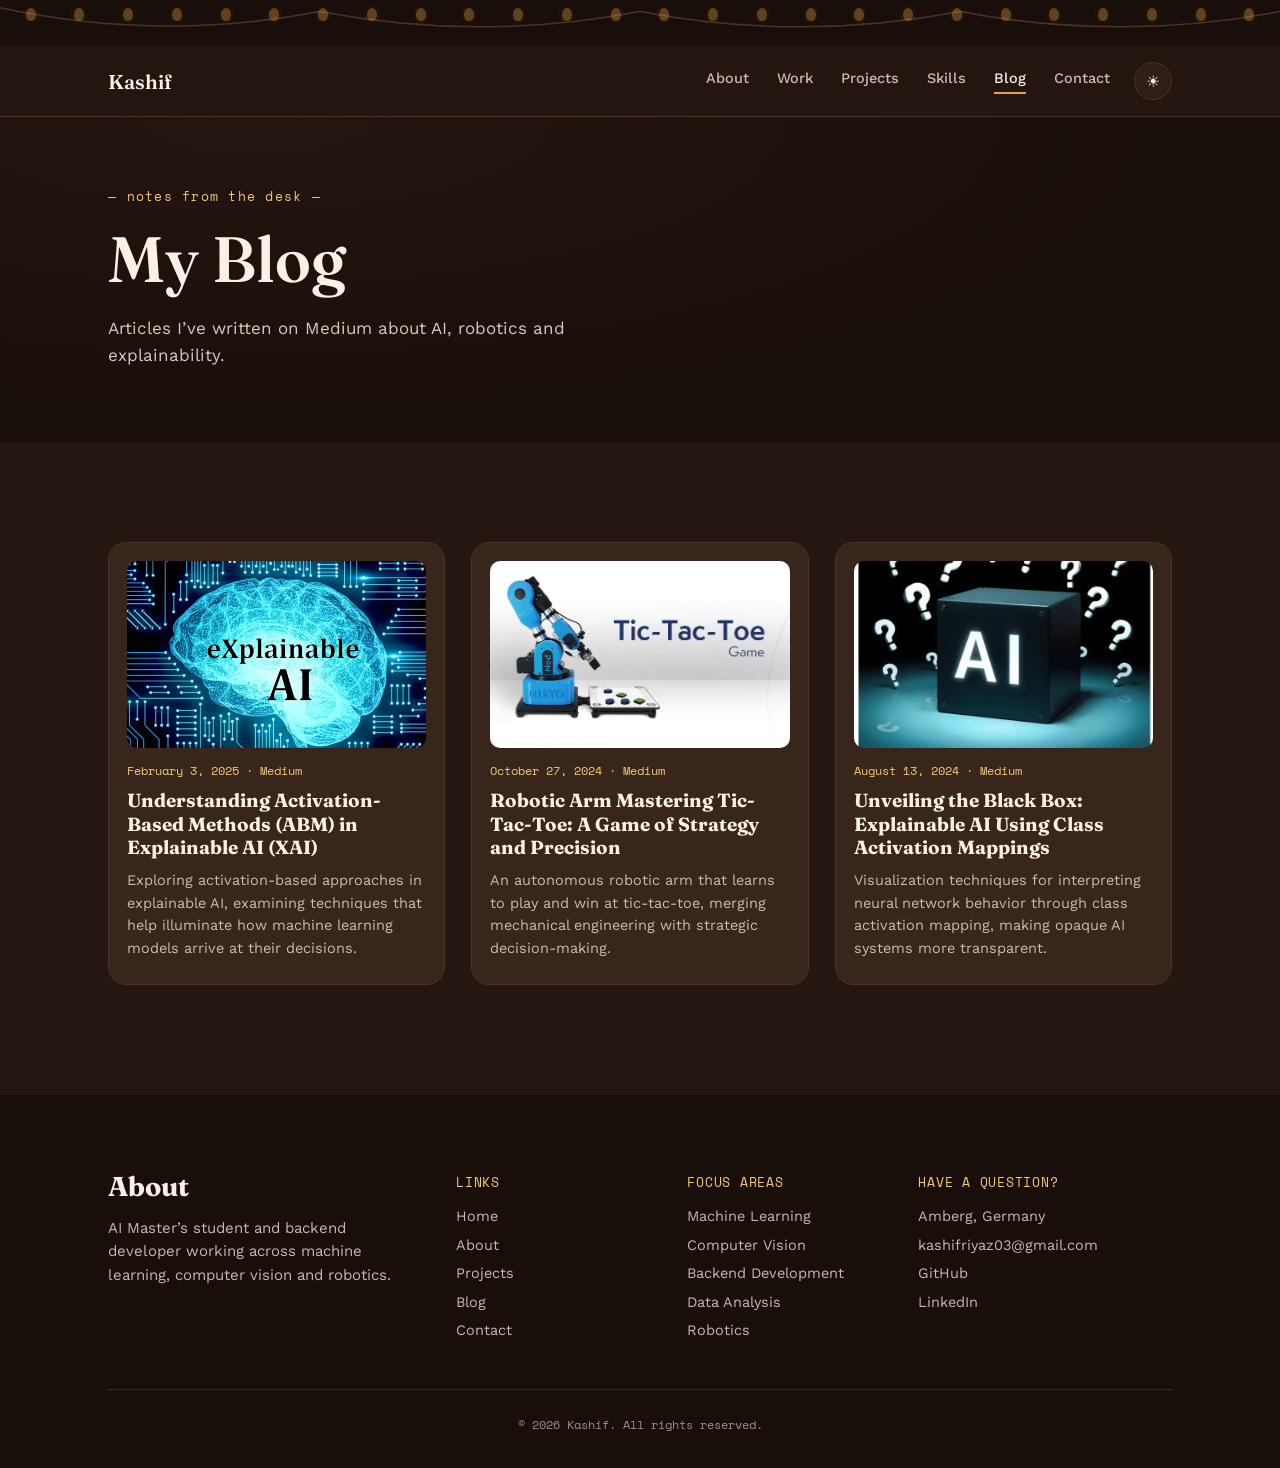
==== blog/index.html @ 764de27b "Move projects and blog to their own pages Add /projects/ and /blog/ with the full lists, and keep sh" ====
<!DOCTYPE html>
<html lang="en" data-theme="dark">
<head>
<meta charset="UTF-8" />
<meta name="viewport" content="width=device-width, initial-scale=1.0" />
<title>Blog - Kashif</title>
<meta name="description" content="Articles on Medium about AI, robotics and explainability." />

<script>
  (function () {
    try {
      var saved = localStorage.getItem('theme');
      if (saved === 'light' || saved === 'dark') {
        document.documentElement.setAttribute('data-theme', saved);
      }
    } catch (e) {}
  })();
</script>

<link rel="preconnect" href="https://fonts.googleapis.com">
<link rel="preconnect" href="https://fonts.gstatic.com" crossorigin>
<link href="https://fonts.googleapis.com/css2?family=Fraunces:opsz,wght@9..144,400;9..144,500;9..144,600;9..144,700&family=Work+Sans:wght@400;500;600&family=Space+Mono:wght@400;700&display=swap" rel="stylesheet">

<link rel="stylesheet" href="/style.css" />
<noscript><style>.reveal{ opacity:1; transform:none; }</style></noscript>
</head>
<body>

<!-- ============ STRING LIGHTS (site signature) ============ -->
<div class="lights-strip" aria-hidden="true">
  <svg viewBox="0 0 1200 60" preserveAspectRatio="none" class="lights-wire">
    <path d="M0,10 Q150,55 300,15 Q450,55 600,15 Q750,55 900,15 Q1050,55 1200,15" fill="none" stroke="#4A3226" stroke-width="2"/>
  </svg>
  <div class="bulb-row" id="bulbRow"><!-- bulbs injected by JS --></div>
</div>

<!-- ============ HEADER ============ -->
<header class="site-header">
  <div class="wrap header-inner">
    <a href="/" class="brand">Kashif</a>
    <nav class="main-nav" aria-label="Main">
      <a href="/#about">About</a>
      <a href="/#work">Work</a>
      <a href="/projects/">Projects</a>
      <a href="/#skills">Skills</a>
      <a href="/blog/" aria-current="page">Blog</a>
      <a href="/#contact">Contact</a>
    </nav>
    <button id="themeToggle" class="theme-toggle" type="button" aria-label="Toggle dark/light mode">
      <span class="theme-icon-dark" aria-hidden="true">☾</span>
      <span class="theme-icon-light" aria-hidden="true">☀</span>
    </button>
  </div>
</header>

<main>
<section class="hero hero-page">
  <div class="wrap hero-inner">
    <p class="eyebrow">— notes from the desk —</p>
    <h1 class="hero-title">My Blog</h1>
    <p class="hero-sub">Articles I&rsquo;ve written on Medium about AI, robotics and explainability.</p>
  </div>
</section>

<section class="blog blog-page">
  <div class="wrap">
    <div class="blog-grid">
      <article class="blog-card reveal">
        <a class="blog-img" href="https://medium.com/@kashifriyaz03/understanding-activation-based-methods-abm-in-explainable-ai-xai-37be1962d7b5" target="_blank" rel="noopener" tabindex="-1" aria-hidden="true"><img src="/images/blogs/abm-xai.jpg" alt="" loading="lazy"></a>
        <p class="blog-meta">February 3, 2025 · Medium</p>
        <h3><a href="https://medium.com/@kashifriyaz03/understanding-activation-based-methods-abm-in-explainable-ai-xai-37be1962d7b5" target="_blank" rel="noopener">Understanding Activation-Based Methods (ABM) in Explainable AI (XAI)</a></h3>
        <p>Exploring activation-based approaches in explainable AI, examining techniques that help illuminate how machine learning models arrive at their decisions.</p>
      </article>

      <article class="blog-card reveal">
        <a class="blog-img" href="https://medium.com/@kashifriyaz03/robotic-arm-mastering-tic-tac-toe-a-game-of-strategy-and-precision-835397992179" target="_blank" rel="noopener" tabindex="-1" aria-hidden="true"><img src="/images/blogs/robotic-arm-tic-tac-toe.png" alt="" loading="lazy"></a>
        <p class="blog-meta">October 27, 2024 · Medium</p>
        <h3><a href="https://medium.com/@kashifriyaz03/robotic-arm-mastering-tic-tac-toe-a-game-of-strategy-and-precision-835397992179" target="_blank" rel="noopener">Robotic Arm Mastering Tic-Tac-Toe: A Game of Strategy and Precision</a></h3>
        <p>An autonomous robotic arm that learns to play and win at tic-tac-toe, merging mechanical engineering with strategic decision-making.</p>
      </article>

      <article class="blog-card reveal">
        <a class="blog-img" href="https://medium.com/@kashifriyaz03/unveiling-the-black-box-explainable-ai-using-class-activation-mappings-924bd0152f3b" target="_blank" rel="noopener" tabindex="-1" aria-hidden="true"><img src="/images/blogs/class-activation-mappings-xai.png" alt="" loading="lazy"></a>
        <p class="blog-meta">August 13, 2024 · Medium</p>
        <h3><a href="https://medium.com/@kashifriyaz03/unveiling-the-black-box-explainable-ai-using-class-activation-mappings-924bd0152f3b" target="_blank" rel="noopener">Unveiling the Black Box: Explainable AI Using Class Activation Mappings</a></h3>
        <p>Visualization techniques for interpreting neural network behavior through class activation mapping, making opaque AI systems more transparent.</p>
      </article>
    </div>
  </div>
</section>
</main>

<!-- ============ FOOTER ============ -->
<footer class="site-footer">
  <div class="wrap">
    <div class="footer-inner">
      <div>
        <h2 class="footer-title">About</h2>
        <p class="footer-sub">AI Master&rsquo;s student and backend developer working across machine learning, computer vision and robotics.</p>
      </div>
      <div>
        <h2 class="footer-heading">Links</h2>
        <ul class="footer-list">
          <li><a href="/">Home</a></li>
          <li><a href="/#about">About</a></li>
          <li><a href="/projects/">Projects</a></li>
          <li><a href="/blog/">Blog</a></li>
          <li><a href="/#contact">Contact</a></li>
        </ul>
      </div>
      <div>
        <h2 class="footer-heading">Focus Areas</h2>
        <ul class="footer-list">
          <li>Machine Learning</li>
          <li>Computer Vision</li>
          <li>Backend Development</li>
          <li>Data Analysis</li>
          <li>Robotics</li>
        </ul>
      </div>
      <div>
        <h2 class="footer-heading">Have a Question?</h2>
        <ul class="footer-list">
          <li>Amberg, Germany</li>
          <li><a href="mailto:kashifriyaz03@gmail.com">kashifriyaz03@gmail.com</a></li>
          <li><a href="https://github.com/kashif003" target="_blank" rel="noopener">GitHub</a></li>
          <li><a href="https://www.linkedin.com/in/kashif-riyaz-04170b16a" target="_blank" rel="noopener">LinkedIn</a></li>
        </ul>
      </div>
    </div>
    <p class="footer-copy">&copy; <span id="year">2026</span> Kashif. All rights reserved.</p>
  </div>
</footer>

<script src="/script.js"></script>
</body>
</html>
---- style.css ----
/* ==========================================================
   design tokens
   Palette: coffee/plum dusk + marigold glow + moss + ivory
   Type: Fraunces (display) / Work Sans (body) / Space Mono (tags)
   ========================================================== */
:root{
  --ink: #2B1B14;
  --ink-soft: #5B4636;
  --plum: #6E2F42;
  --plum-deep: #3A1826;
  --accent: #6E2F42;
  --marigold: #E8A33D;
  --marigold-soft: #F4C877;
  --moss: #7A8450;
  --ivory: #FAF1E4;
  --ivory-warm: #F3E3CC;
  --card: #fff;
  --header-bg: rgba(250,241,228,0.88);
  --coffee-bg: #241611;
  --coffee-bg-2: #2F1E17;
  --line: #E3D2B8;

  --profile-photo: url(images/kashif_1.jpeg);
  --contact-photo: url(images/kashif_3.jpeg);

  --font-display: "Fraunces", ui-serif, Georgia, serif;
  --font-body: "Work Sans", -apple-system, sans-serif;
  --font-mono: "Space Mono", ui-monospace, monospace;

  --radius: 18px;
}
:root[data-theme="dark"]{
  --ink: #FAF1E4;
  --ink-soft: #CDBBA8;
  --accent: #F4C877;
  --ivory: #241611;
  --ivory-warm: #2F1E17;
  --card: #38251C;
  --header-bg: rgba(36,22,17,0.88);
  --coffee-bg: #180E0A;
  --coffee-bg-2: #241611;
  --line: #4A3226;

  --profile-photo: url(images/kashif_2.jpeg);
  --contact-photo: url(images/kashif_4.jpeg);
}

*{ box-sizing: border-box; }
html{ scroll-behavior: smooth; }
body{
  margin:0;
  background: var(--ivory);
  color: var(--ink);
  font-family: var(--font-body);
  line-height: 1.55;
  overflow-x: hidden;
}

@media (prefers-reduced-motion: reduce){
  html{ scroll-behavior: auto; }
  *{ animation-duration: 0.001ms !important; animation-iteration-count: 1 !important; transition-duration: 0.001ms !important; }
}

.wrap{ max-width: 1120px; margin: 0 auto; padding: 0 28px; }
section{ scroll-margin-top: 70px; }

a{ color: inherit; }
img{ max-width: 100%; display:block; }

::selection{ background: var(--marigold-soft); color: #2B1B14; }

:focus-visible{
  outline: 3px solid var(--marigold);
  outline-offset: 3px;
  border-radius: 4px;
}

/* ==========================================================
   ENTRANCE OVERLAY
   ========================================================== */
#entrance{
  position: fixed; inset: 0; z-index: 999;
  background: var(--ivory);
  display: flex; align-items: center; justify-content: center;
  transition: opacity 1.1s ease, visibility 1.1s ease;
}
#entrance.hide{
  opacity: 0;
  visibility: hidden;
  pointer-events: none;
}
.entrance-inner{ text-align: center; padding: 20px; }
.lantern{ display:block; overflow: visible; margin: 0 auto 18px; animation: swing 3.2s ease-in-out infinite; transform-origin: 28px 8px; }
#lanternGlow{ animation: flicker 2.6s ease-in-out infinite; transform-origin: center; }
@keyframes swing{
  0%,100%{ transform: rotate(-4deg); }
  50%{ transform: rotate(4deg); }
}
@keyframes flicker{
  0%,100%{ opacity: 1; filter: drop-shadow(0 0 8px rgba(232,163,61,0.7)); }
  45%{ opacity: 0.85; filter: drop-shadow(0 0 3px rgba(232,163,61,0.3)); }
  55%{ opacity: 1; filter: drop-shadow(0 0 14px rgba(232,163,61,0.9)); }
}
.entrance-label{
  font-family: var(--font-mono);
  font-size: 12px;
  letter-spacing: 0.08em;
  text-transform: uppercase;
  color: var(--ink-soft);
  margin: 0 0 6px;
}
.entrance-title{
  font-family: var(--font-display);
  font-size: clamp(2.2rem, 6vw, 3.6rem);
  font-weight: 600;
  margin: 0 0 22px;
  color: var(--ink);
}
.enter-btn{
  font-family: var(--font-body);
  font-weight: 600;
  font-size: 16px;
  background: var(--plum);
  color: #FAF1E4;
  border: none;
  padding: 14px 30px;
  border-radius: 999px;
  cursor: pointer;
  transition: transform 0.25s ease, background 0.25s ease, box-shadow 0.25s ease;
  box-shadow: 0 8px 20px rgba(110,47,66,0.25);
}
.enter-btn:hover{ transform: translateY(-2px); background: var(--plum-deep); box-shadow: 0 12px 26px rgba(110,47,66,0.32); }
.entrance-hint{
  margin-top: 14px;
  font-size: 13px;
  color: var(--ink-soft);
  opacity: 0.8;
}

/* ==========================================================
   STRING LIGHTS — signature element
   ========================================================== */
.lights-strip{
  position: relative;
  width: 100%;
  height: 46px;
  background: var(--coffee-bg);
  overflow: hidden;
}
.lights-wire{ position:absolute; top:0; left:0; width:100%; height:100%; }
.bulb-row{
  position: absolute;
  top: 8px; left: 0; right: 0;
  display: flex;
  justify-content: space-between;
  padding: 0 2%;
}
.bulb{
  width: 10px; height: 13px;
  border-radius: 50% 50% 45% 45%;
  background: var(--marigold);
  box-shadow: 0 0 6px 2px rgba(232,163,61,0.15);
  opacity: 0.35;
  animation: bulb-glow 3.4s ease-in-out infinite;
}
@keyframes bulb-glow{
  0%,100%{ opacity: 0.35; box-shadow: 0 0 6px 2px rgba(232,163,61,0.15); }
  50%{ opacity: 1; box-shadow: 0 0 12px 4px rgba(232,163,61,0.55); }
}

/* ==========================================================
   HEADER
   ========================================================== */
.site-header{
  position: sticky; top: 0; z-index: 50;
  background: var(--header-bg);
  backdrop-filter: blur(10px);
  border-bottom: 1px solid var(--line);
}
.header-inner{
  display: flex; align-items: center; justify-content: space-between;
  padding: 16px 28px;
}
.brand{
  font-family: var(--font-display);
  font-weight: 600;
  font-size: 20px;
  text-decoration: none;
  color: var(--ink);
}
.main-nav{ display: flex; gap: 28px; margin-left: auto; margin-right: 24px; }
.main-nav a{
  text-decoration: none;
  font-size: 14.5px;
  font-weight: 500;
  color: var(--ink-soft);
  position: relative;
  padding-bottom: 3px;
}
.main-nav a::after{
  content: "";
  position: absolute; left:0; bottom:0;
  width: 0%; height: 2px; background: var(--marigold);
  transition: width 0.25s ease;
}
.main-nav a:hover::after,
.main-nav a[aria-current="page"]::after{ width: 100%; }
.main-nav a:hover,
.main-nav a[aria-current="page"]{ color: var(--ink); }
.theme-toggle{
  border: 1px solid var(--line);
  background: var(--ivory-warm);
  color: var(--ink);
  border-radius: 999px;
  width: 38px; height: 38px;
  cursor: pointer;
  font-size: 16px;
  flex-shrink: 0;
  transition: transform 0.2s ease, background 0.2s ease;
}
.theme-toggle:hover{ transform: scale(1.08); background: var(--marigold-soft); color: #2B1B14; }
.theme-icon-light{ display: none; }
:root[data-theme="dark"] .theme-icon-light{ display: inline; }
:root[data-theme="dark"] .theme-icon-dark{ display: none; }

@media (max-width: 720px){
  section{ scroll-margin-top: 110px; }
  .header-inner{ flex-wrap: wrap; padding: 12px 20px; row-gap: 8px; }
  .main-nav{
    order: 3;
    width: 100%;
    margin: 0;
    gap: 20px;
    overflow-x: auto;
    scrollbar-width: none;
  }
  .main-nav::-webkit-scrollbar{ display: none; }
}

/* ==========================================================
   HERO
   ========================================================== */
.hero{
  position: relative;
  background: radial-gradient(ellipse at 20% 0%, var(--coffee-bg-2), var(--coffee-bg) 65%);
  color: #FAF1E4;
  padding: 100px 0 140px;
  overflow: hidden;
}
.hero-inner{ position: relative; z-index: 2; max-width: 720px; margin-left: max(0px, calc((100% - 1120px) / 2)); }
.eyebrow{
  font-family: var(--font-mono);
  font-size: 12.5px;
  letter-spacing: 0.1em;
  color: var(--marigold-soft);
  margin: 0 0 18px;
}
.hero-title{
  font-family: var(--font-display);
  font-weight: 600;
  font-size: clamp(2.4rem, 5.6vw, 4rem);
  line-height: 1.08;
  margin: 0 0 22px;
}
.hero-name{ color: var(--marigold); }
.hero-sub{
  font-size: 19px;
  color: #D9C9B8;
  max-width: 540px;
  margin: 0 0 34px;
}
.hero-actions{ display: flex; flex-wrap: wrap; align-items: center; gap: 14px; }
.cta-primary{
  display: inline-block;
  font-weight: 600;
  font-size: 15.5px;
  background: var(--marigold);
  color: #2B1B14;
  text-decoration: none;
  padding: 14px 26px;
  border-radius: 999px;
  transition: transform 0.25s ease, background 0.25s ease, box-shadow 0.25s ease;
  box-shadow: 0 10px 24px rgba(232,163,61,0.25);
}
.cta-primary:hover{ transform: translateY(-2px); background: var(--marigold-soft); box-shadow: 0 14px 30px rgba(232,163,61,0.35); }
.cta-ghost{
  display: inline-block;
  font-weight: 600;
  font-size: 15.5px;
  color: #FAF1E4;
  text-decoration: none;
  padding: 13px 26px;
  border: 1px solid rgba(250,241,228,0.4);
  border-radius: 999px;
  transition: transform 0.25s ease, border-color 0.25s ease;
}
.cta-ghost:hover{ transform: translateY(-2px); border-color: var(--marigold-soft); }

.hero-crates{
  position: absolute; right: -40px; bottom: -30px; z-index: 1;
  display: flex; gap: 14px; opacity: 0.5;
}
.crate{
  width: 90px; height: 90px;
  border: 3px solid #4A3226;
  border-radius: 6px;
  background: repeating-linear-gradient(45deg, #3A281F, #3A281F 8px, #34241C 8px, #34241C 16px);
  transform: rotate(-6deg);
}
.crate-2{ transform: rotate(4deg) translateY(20px); width: 110px; height: 110px; }
.crate-3{ transform: rotate(-3deg) translateY(-10px); width: 70px; height: 70px; }
@media (max-width: 720px){ .hero-crates{ display:none; } }

.hero-page{ padding: 70px 0 74px; }
.hero-page .hero-sub{ font-size: 17px; margin-bottom: 0; }
.goods-page, .blog-page{ padding: 70px 0 100px; }

/* ==========================================================
   SECTION HEADERS (shared)
   ========================================================== */
.section-eyebrow{
  font-family: var(--font-mono);
  font-size: 12.5px;
  letter-spacing: 0.08em;
  text-transform: uppercase;
  color: var(--accent);
  margin: 0 0 8px;
  text-align: center;
}
.section-title{
  font-family: var(--font-display);
  font-size: clamp(1.9rem, 4vw, 2.7rem);
  font-weight: 600;
  text-align: center;
  margin: 0 0 12px;
  color: var(--ink);
}
.section-sub{
  text-align: center;
  max-width: 560px;
  margin: 0 auto 50px;
  color: var(--ink-soft);
}

.tape{
  position: absolute; top: -10px; left: 50%; transform: translateX(-50%) rotate(-3deg);
  width: 60px; height: 20px;
  background: rgba(232,163,61,0.55);
  border: 1px solid rgba(232,163,61,0.7);
  z-index: 1;
}

/* ==========================================================
   ABOUT
   ========================================================== */
.about{ padding: 100px 0 110px; }
.about-inner{
  display: grid;
  grid-template-columns: minmax(0, 5fr) minmax(0, 7fr);
  gap: 60px;
  align-items: center;
}
.about-photo{
  position: relative;
  background: var(--card);
  padding: 14px;
  border-radius: 4px;
  box-shadow: 0 14px 32px rgba(43,27,20,0.12);
  --tilt: -2deg;
}
.about-img{
  aspect-ratio: 4/5;
  background-image: var(--profile-photo);
  background-size: cover;
  background-position: center top;
}
.about-text .section-eyebrow,
.about-text .section-title{ text-align: left; }
.about-text > p:not(.section-eyebrow){ color: var(--ink-soft); margin: 0 0 22px; }
.about-info{ margin: 0 0 28px; border-top: 1px solid var(--line); }
.about-info > div{
  display: flex;
  gap: 16px;
  padding: 9px 0;
  border-bottom: 1px solid var(--line);
  font-size: 15px;
}
.about-info dt{
  flex: 0 0 96px;
  font-family: var(--font-mono);
  font-size: 12.5px;
  line-height: 1.8;
  color: var(--accent);
}
.about-info dd{ margin: 0; min-width: 0; overflow-wrap: anywhere; }
.about-info a{ color: var(--accent); }
.about-footer{ display: flex; flex-wrap: wrap; align-items: center; justify-content: space-between; gap: 20px; }
.counter{ margin: 0; font-weight: 500; color: var(--ink-soft); }
.counter-number{
  font-family: var(--font-display);
  font-size: 2.6rem;
  font-weight: 600;
  line-height: 1;
  color: var(--accent);
  margin-right: 6px;
  vertical-align: -0.1em;
}

@media (max-width: 820px){
  .about-inner{ grid-template-columns: minmax(0, 1fr); gap: 44px; }
  .about-photo{ max-width: 340px; width: 100%; margin: 0 auto; }
}

/* ==========================================================
   WORK GALLERY
   ========================================================== */
.moments{ padding: 100px 0 110px; background: var(--ivory-warm); }
.moments-grid{
  display: grid;
  grid-template-columns: repeat(6, minmax(0, 1fr));
  gap: 34px 30px;
}
.moment-card{
  grid-column: span 2;
  position: relative;
  margin: 0;
  background: var(--card);
  border-radius: 4px;
  padding: 12px 12px 18px;
  box-shadow: 0 10px 26px rgba(43,27,20,0.08);
}
.moment-card:nth-child(4){ grid-column: 2 / span 2; }
.moment-card img{ width: 100%; aspect-ratio: 4/3; object-fit: cover; }
.moment-card figcaption{ font-size: 13.5px; color: var(--ink-soft); margin-top: 12px; }

@media (max-width: 900px){
  .moments-grid{ grid-template-columns: repeat(2, minmax(0, 1fr)); }
  .moment-card, .moment-card:nth-child(4){ grid-column: auto; }
}
@media (max-width: 580px){
  .moments-grid{ grid-template-columns: minmax(0, 1fr); }
}

/* ==========================================================
   PROJECTS
   ========================================================== */
.goods{ padding: 100px 0 110px; }

.goods-grid{
  display: grid;
  grid-template-columns: repeat(auto-fill, minmax(min(280px, 100%), 1fr));
  gap: 34px 26px;
  padding-top: 14px;
}

.good-card{
  position: relative;
  display: flex;
  flex-direction: column;
  background: var(--card);
  border: 1px solid var(--line);
  border-radius: var(--radius);
  padding: 22px 22px 26px;
}
.price-tag{
  position: absolute;
  top: -14px; right: 18px;
  background: var(--marigold);
  color: #2B1B14;
  font-family: var(--font-mono);
  font-weight: 700;
  font-size: 12px;
  padding: 6px 12px;
  border-radius: 6px;
  transform: rotate(3deg);
  box-shadow: 0 6px 14px rgba(43,27,20,0.15);
  z-index: 1;
}
.price-tag::after{
  content: "";
  position: absolute; top: -5px; left: 50%;
  width: 6px; height: 6px; margin-left: -3px;
  background: #2B1B14; border-radius: 50%;
}
.price-tag-alt{ background: var(--plum); color: #FAF1E4; }
.price-tag-alt::after{ background: var(--plum-deep); }
.price-tag-moss{ background: var(--moss); color: #1E2210; }
.price-tag-moss::after{ background: #52592f; }

.good-img{
  border-radius: 10px;
  overflow: hidden;
  margin-bottom: 16px;
  aspect-ratio: 4/3;
  background: var(--ivory-warm);
}
.good-img img{ width:100%; height:100%; object-fit: cover; }

.good-card h3{
  font-family: var(--font-display);
  font-size: 19px;
  line-height: 1.25;
  margin: 0 0 14px;
}
.good-link{
  margin-top: auto;
  align-self: flex-start;
  font-weight: 600;
  font-size: 14.5px;
  text-decoration: none;
  color: var(--accent);
  border-bottom: 2px solid transparent;
  transition: border-color 0.2s ease;
}
.good-link:hover{ border-color: currentColor; }

.good-card-more{
  justify-content: center;
  background: var(--plum);
  border-color: var(--plum);
  color: #FAF1E4;
}
.good-card-more p{ margin: 0 0 18px; color: #EAD9C9; }
.good-card-more .good-link{ margin-top: 0; color: var(--marigold-soft); }

.view-all{ text-align: center; margin: 44px 0 0; }

/* ==========================================================
   SKILLS
   ========================================================== */
.skills{ padding: 100px 0 110px; background: var(--ivory-warm); }
.skill-tags{
  list-style: none;
  margin: 0 auto;
  padding: 0;
  max-width: 900px;
  display: flex;
  flex-wrap: wrap;
  justify-content: center;
  gap: 12px;
}
.skill-tags li{
  background: var(--card);
  border: 1px solid var(--line);
  border-radius: 999px;
  padding: 9px 18px;
  font-family: var(--font-mono);
  font-size: 13.5px;
  transition: transform 0.2s ease, background 0.2s ease, color 0.2s ease;
}
.skill-tags li:hover{ transform: translateY(-2px) rotate(-1deg); background: var(--marigold); color: #2B1B14; }

/* ==========================================================
   BLOG
   ========================================================== */
.blog{ padding: 100px 0 110px; }
.blog-grid{
  display: grid;
  grid-template-columns: repeat(auto-fit, minmax(min(280px, 100%), 1fr));
  gap: 26px;
}
.blog-card{
  background: var(--card);
  border: 1px solid var(--line);
  border-radius: var(--radius);
  padding: 18px 18px 24px;
}
.blog-grid-preview{ max-width: 780px; margin: 0 auto; }
.blog-img{ display: block; border-radius: 10px; overflow: hidden; aspect-ratio: 16/10; background: var(--ivory-warm); margin-bottom: 14px; }
.blog-img img{ width: 100%; height: 100%; object-fit: cover; transition: transform 0.5s ease; }
.blog-card:hover .blog-img img{ transform: scale(1.04); }
.blog-meta{
  font-family: var(--font-mono);
  font-size: 12px;
  color: var(--accent);
  margin: 0 0 8px;
}
.blog-card h3{ font-family: var(--font-display); font-size: 19px; line-height: 1.25; margin: 0 0 10px; }
.blog-card h3 a{ text-decoration: none; }
.blog-card h3 a:hover{ text-decoration: underline; }
.blog-card p:last-child{ font-size: 14.5px; color: var(--ink-soft); margin: 0; }

/* ==========================================================
   CONTACT
   ========================================================== */
.contact{ padding: 100px 0 110px; background: var(--ivory-warm); }
.contact-grid{
  display: grid;
  grid-template-columns: repeat(auto-fit, minmax(min(220px, 100%), 1fr));
  gap: 20px;
  margin-bottom: 50px;
}
.contact-box{
  background: var(--card);
  border: 1px solid var(--line);
  border-radius: var(--radius);
  padding: 22px 18px;
  text-align: center;
}
.contact-box h3{ font-family: var(--font-display); font-size: 17px; margin: 0 0 6px; }
.contact-box p{ margin: 0; font-size: 14.5px; color: var(--ink-soft); overflow-wrap: anywhere; }
.contact-box a{ color: var(--accent); }
.contact-direct{ display: flex; flex-direction: column; align-items: center; gap: 16px; text-align: center; }
.contact-direct p{ margin: 0; color: var(--ink-soft); }
.contact-photo{
  width: 150px; height: 150px;
  border-radius: 50%;
  border: 4px solid var(--card);
  background-image: var(--contact-photo);
  background-size: cover;
  background-position: center;
  box-shadow: 0 10px 26px rgba(43,27,20,0.12);
}
.cta-plum{ background: var(--plum); color: #FAF1E4; box-shadow: 0 10px 24px rgba(110,47,66,0.25); }
.cta-plum:hover{ background: var(--plum-deep); box-shadow: 0 14px 30px rgba(110,47,66,0.32); }

/* ==========================================================
   FOOTER
   ========================================================== */
.site-footer{
  background: var(--coffee-bg);
  color: #FAF1E4;
  padding: 70px 0 34px;
}
.footer-inner{
  display: grid;
  grid-template-columns: 1.6fr 1fr 1fr 1.3fr;
  gap: 36px;
  border-bottom: 1px solid rgba(255,255,255,0.12);
  padding-bottom: 40px;
}
.footer-title{
  font-family: var(--font-display);
  font-size: 1.7rem;
  margin: 0 0 10px;
}
.footer-sub{ color: #C9B9A8; margin: 0; font-size: 15px; }
.footer-heading{
  font-family: var(--font-mono);
  font-size: 12.5px;
  font-weight: 400;
  letter-spacing: 0.06em;
  text-transform: uppercase;
  color: var(--marigold-soft);
  margin: 8px 0 14px;
}
.footer-list{ list-style: none; margin: 0; padding: 0; font-size: 14.5px; color: #C9B9A8; }
.footer-list li{ margin-bottom: 6px; overflow-wrap: anywhere; }
.footer-list a{ text-decoration: none; }
.footer-list a:hover{ color: #FAF1E4; text-decoration: underline; }
.footer-copy{
  text-align: center;
  margin: 26px 0 0;
  font-family: var(--font-mono);
  font-size: 12px;
  color: #A08F7E;
}
@media (max-width: 820px){
  .footer-inner{ grid-template-columns: repeat(2, minmax(0, 1fr)); }
  .footer-inner > div:first-child{ grid-column: 1 / -1; }
}

/* ==========================================================
   SCROLL REVEAL
   ========================================================== */
.reveal{
  opacity: 0;
  transform: translateY(26px);
  transition: opacity 0.7s ease, transform 0.7s cubic-bezier(.2,.8,.2,1), box-shadow 0.35s ease;
}
.reveal.in-view{
  opacity: 1;
  transform: translateY(0);
}
.about-photo.in-view,
.moment-card.in-view{ transform: rotate(var(--tilt, 0deg)); }
.moment-card.in-view:hover{ transform: rotate(0deg) translateY(-4px); box-shadow: 0 16px 34px rgba(43,27,20,0.14); }
.good-card.in-view:hover{ transform: translateY(-8px) rotate(-0.4deg); box-shadow: 0 22px 40px rgba(43,27,20,0.14); }
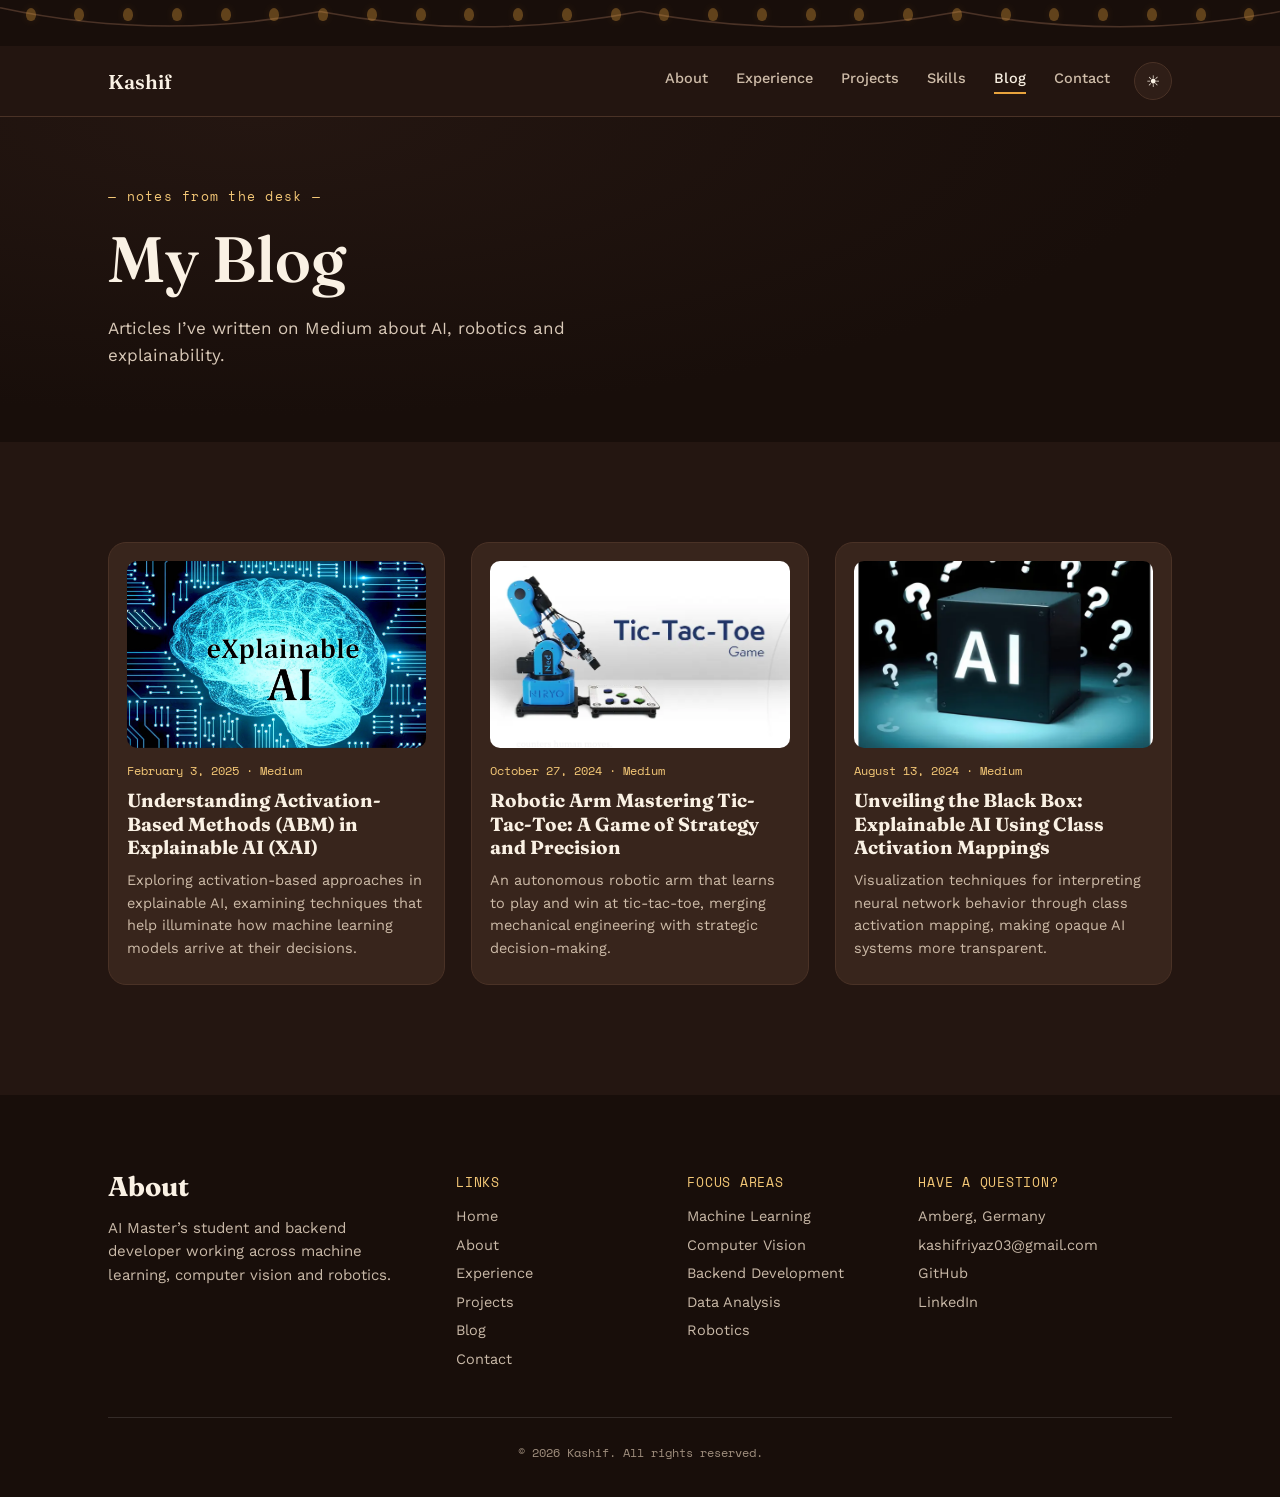
==== commit f1722a95: "Update portfolio from master CV Add Experience and Education sections, refresh project cards with da" ====
--- a/blog/index.html
+++ b/blog/index.html
@@ -40,7 +40,7 @@
     <a href="/" class="brand">Kashif</a>
     <nav class="main-nav" aria-label="Main">
       <a href="/#about">About</a>
-      <a href="/#work">Work</a>
+      <a href="/#experience">Experience</a>
       <a href="/projects/">Projects</a>
       <a href="/#skills">Skills</a>
       <a href="/blog/" aria-current="page">Blog</a>
@@ -103,6 +103,7 @@
         <ul class="footer-list">
           <li><a href="/">Home</a></li>
           <li><a href="/#about">About</a></li>
+          <li><a href="/#experience">Experience</a></li>
           <li><a href="/projects/">Projects</a></li>
           <li><a href="/blog/">Blog</a></li>
           <li><a href="/#contact">Contact</a></li>
--- a/style.css
+++ b/style.css
@@ -414,7 +414,7 @@
 /* ==========================================================
    WORK GALLERY
    ========================================================== */
-.moments{ padding: 100px 0 110px; background: var(--ivory-warm); }
+.moments{ padding: 100px 0 110px;  }
 .moments-grid{
   display: grid;
   grid-template-columns: repeat(6, minmax(0, 1fr));
@@ -502,6 +502,8 @@
   line-height: 1.25;
   margin: 0 0 14px;
 }
+.good-meta{ font-family: var(--font-mono); font-size: 12px; color: var(--accent); margin: 0 0 6px; }
+.good-desc{ font-size: 14.5px; color: var(--ink-soft); margin: 0 0 14px; }
 .good-link{
   margin-top: auto;
   align-self: flex-start;
@@ -521,14 +523,47 @@
   color: #FAF1E4;
 }
 .good-card-more p{ margin: 0 0 18px; color: #EAD9C9; }
-.good-card-more .good-link{ margin-top: 0; color: var(--marigold-soft); }
-
-.view-all{ text-align: center; margin: 44px 0 0; }
+.good-card-more .good-meta{ font-family: var(--font-mono); font-size: 12px; color: var(--accent); margin: 0 0 6px; }
+.good-desc{ font-size: 14.5px; color: var(--ink-soft); margin: 0 0 14px; }
+.good-link{ margin-top: 0; color: var(--marigold-soft); }
+
+/* ==========================================================
+   EXPERIENCE & EDUCATION
+   ========================================================== */
+.experience{ padding: 100px 0 110px; background: var(--ivory-warm); }
+.education{ padding: 100px 0 110px; }
+.job-list{ display: flex; flex-direction: column; gap: 22px; max-width: 820px; margin: 0 auto; }
+.edu-grid{
+  display: grid;
+  grid-template-columns: repeat(auto-fit, minmax(min(320px, 100%), 1fr));
+  gap: 22px;
+}
+.job-card{
+  background: var(--card);
+  border: 1px solid var(--line);
+  border-radius: var(--radius);
+  padding: 24px 26px;
+}
+.job-date{ font-family: var(--font-mono); font-size: 12.5px; color: var(--accent); margin: 0 0 6px; }
+.job-card h3{ font-family: var(--font-display); font-size: 20px; line-height: 1.25; margin: 0 0 4px; }
+.job-org{ font-size: 14.5px; color: var(--ink-soft); margin: 0 0 12px; }
+.job-card ul{ margin: 0; padding-left: 20px; font-size: 14.5px; color: var(--ink-soft); }
+.job-card li{ margin-bottom: 6px; }
 
 /* ==========================================================
    SKILLS
    ========================================================== */
 .skills{ padding: 100px 0 110px; background: var(--ivory-warm); }
+.skill-group{
+  font-family: var(--font-mono);
+  font-size: 13px;
+  font-weight: 400;
+  letter-spacing: 0.08em;
+  text-transform: uppercase;
+  text-align: center;
+  color: var(--accent);
+  margin: 32px 0 14px;
+}
 .skill-tags{
   list-style: none;
   margin: 0 auto;
@@ -565,7 +600,6 @@
   border-radius: var(--radius);
   padding: 18px 18px 24px;
 }
-.blog-grid-preview{ max-width: 780px; margin: 0 auto; }
 .blog-img{ display: block; border-radius: 10px; overflow: hidden; aspect-ratio: 16/10; background: var(--ivory-warm); margin-bottom: 14px; }
 .blog-img img{ width: 100%; height: 100%; object-fit: cover; transition: transform 0.5s ease; }
 .blog-card:hover .blog-img img{ transform: scale(1.04); }
@@ -602,6 +636,42 @@
 .contact-box a{ color: var(--accent); }
 .contact-direct{ display: flex; flex-direction: column; align-items: center; gap: 16px; text-align: center; }
 .contact-direct p{ margin: 0; color: var(--ink-soft); }
+.contact-form{
+  display: flex;
+  flex-direction: column;
+  width: 100%;
+  max-width: 560px;
+  text-align: left;
+}
+.contact-form label{
+  font-family: var(--font-mono);
+  font-size: 12.5px;
+  color: var(--ink-soft);
+  margin: 0 0 6px;
+}
+.contact-form input,
+.contact-form textarea{
+  width: 100%;
+  box-sizing: border-box;
+  margin-bottom: 18px;
+  padding: 12px 14px;
+  font: inherit;
+  font-size: 15px;
+  color: var(--ink);
+  background: var(--card);
+  border: 1px solid var(--line);
+  border-radius: 12px;
+}
+.contact-form textarea{ resize: vertical; min-height: 130px; }
+.contact-form input:focus,
+.contact-form textarea:focus{ outline: 2px solid var(--marigold); outline-offset: 1px; }
+.contact-form .cf-turnstile{ align-self: center; margin-bottom: 18px; max-width: 100%; }
+.contact-form .cta-primary{ align-self: center; border: 0; cursor: pointer; font-family: inherit; }
+.contact-form .cta-primary:disabled{ opacity: 0.6; cursor: default; }
+.contact-direct .contact-status{ min-height: 22px; margin-top: 14px; text-align: center; font-size: 14.5px; }
+.contact-direct .contact-status.is-success{ color: var(--moss); }
+.contact-direct .contact-status.is-error{ color: var(--accent); }
+.contact-hp{ position: absolute; left: -9999px; }
 .contact-photo{
   width: 150px; height: 150px;
   border-radius: 50%;
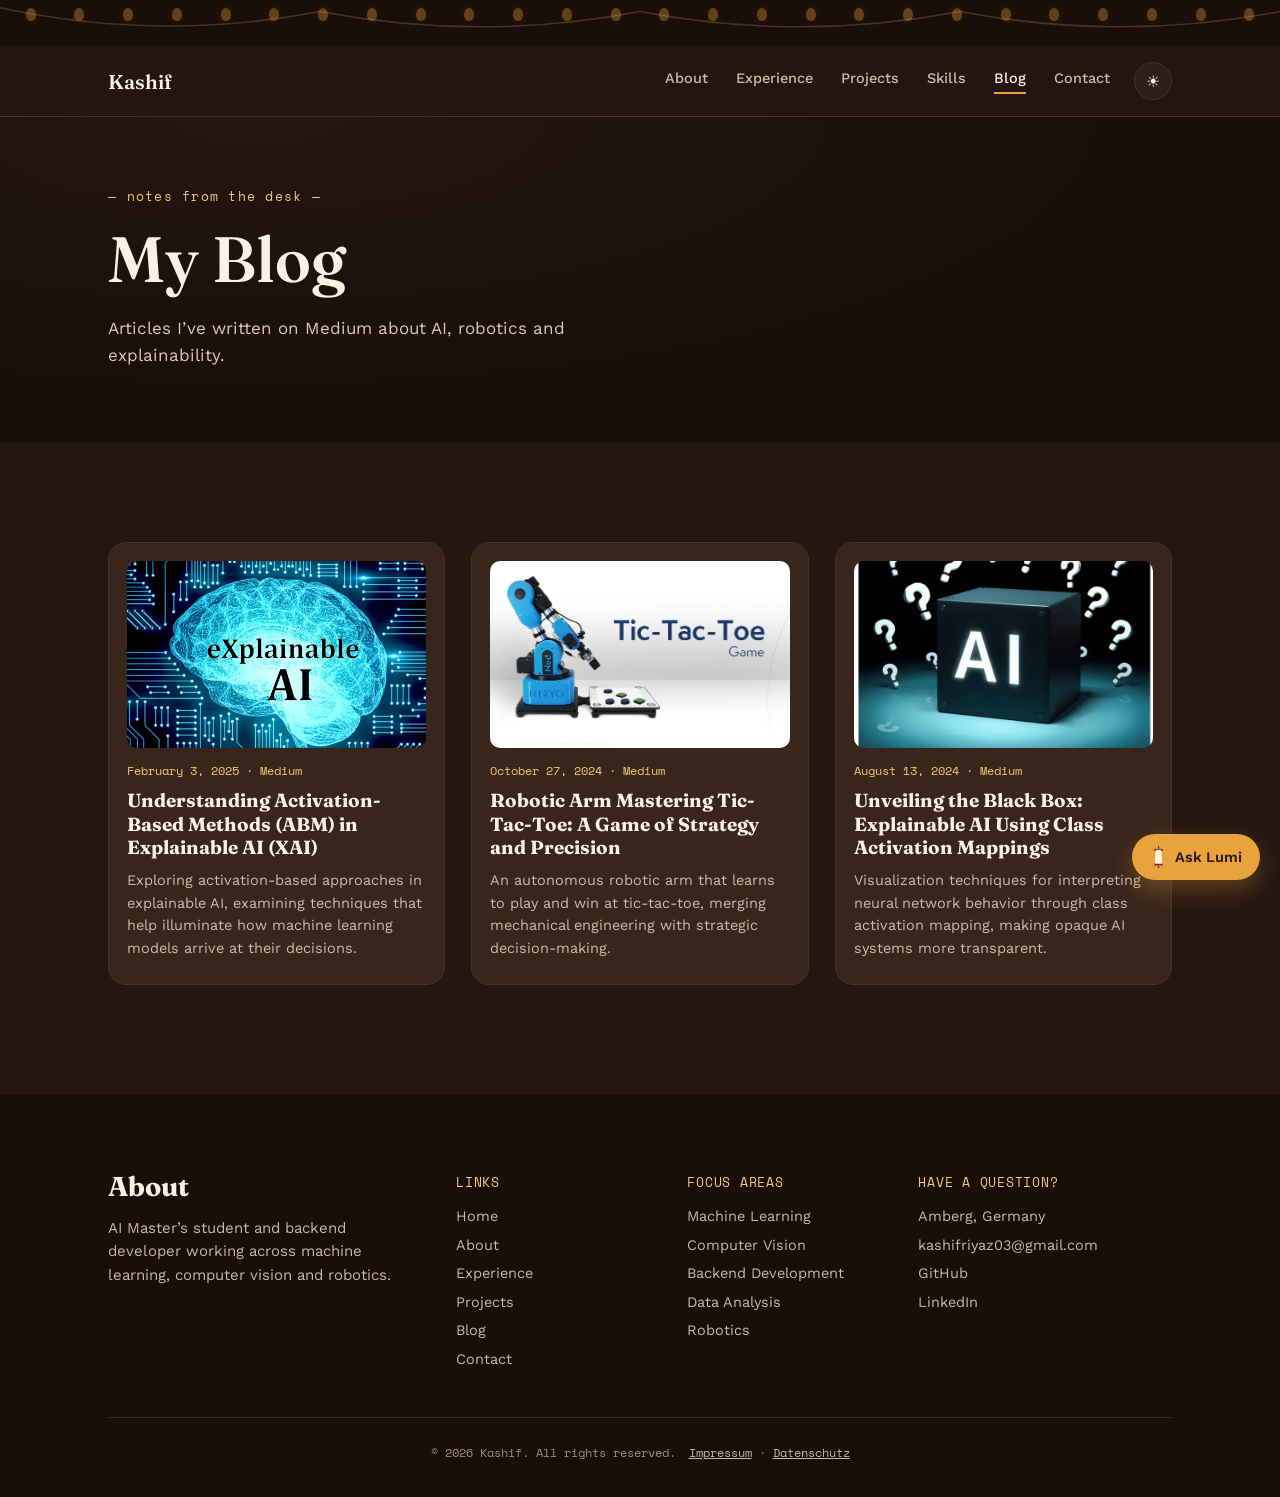
==== commit fe447cdb: "Add Impressum and privacy policy, self-host fonts - impressum/ and datenschutz/ pages, linked in eve" ====
--- a/blog/index.html
+++ b/blog/index.html
@@ -17,12 +17,12 @@
   })();
 </script>
 
-<link rel="preconnect" href="https://fonts.googleapis.com">
-<link rel="preconnect" href="https://fonts.gstatic.com" crossorigin>
-<link href="https://fonts.googleapis.com/css2?family=Fraunces:opsz,wght@9..144,400;9..144,500;9..144,600;9..144,700&family=Work+Sans:wght@400;500;600&family=Space+Mono:wght@400;700&display=swap" rel="stylesheet">
+<link rel="preload" href="/fonts/fraunces-latin.woff2" as="font" type="font/woff2" crossorigin>
+<link rel="preload" href="/fonts/work-sans-latin.woff2" as="font" type="font/woff2" crossorigin>
+<link rel="stylesheet" href="/fonts/fonts.css">
 
 <link rel="stylesheet" href="/style.css" />
-<noscript><style>.reveal{ opacity:1; transform:none; }</style></noscript>
+<noscript><style>.reveal{ opacity:1; transform:none; } .timeline::before{ transform:none; } .timeline > li::before{ scale:1; }</style></noscript>
 </head>
 <body>
 
@@ -129,7 +129,7 @@
         </ul>
       </div>
     </div>
-    <p class="footer-copy">&copy; <span id="year">2026</span> Kashif. All rights reserved.</p>
+    <p class="footer-copy">&copy; <span id="year">2026</span> Kashif. All rights reserved. <span class="footer-legal"><a href="/impressum/">Impressum</a> · <a href="/datenschutz/">Datenschutz</a></span></p>
   </div>
 </footer>
 
--- a/fonts/fonts.css
+++ b/fonts/fonts.css
@@ -0,0 +1,163 @@
+/* Self-hosted Google Fonts (SIL Open Font License), so visitors' browsers never contact Google. */
+/* latin-ext */
+@font-face {
+  font-family: 'Fraunces';
+  font-style: normal;
+  font-weight: 400;
+  font-display: swap;
+  src: url(/fonts/fraunces-latin-ext.woff2) format('woff2');
+  unicode-range: U+0100-02BA, U+02BD-02C5, U+02C7-02CC, U+02CE-02D7, U+02DD-02FF, U+0304, U+0308, U+0329, U+1D00-1DBF, U+1E00-1E9F, U+1EF2-1EFF, U+2020, U+20A0-20AB, U+20AD-20C4, U+2113, U+2C60-2C7F, U+A720-A7FF;
+}
+/* latin */
+@font-face {
+  font-family: 'Fraunces';
+  font-style: normal;
+  font-weight: 400;
+  font-display: swap;
+  src: url(/fonts/fraunces-latin.woff2) format('woff2');
+  unicode-range: U+0000-00FF, U+0131, U+0152-0153, U+02BB-02BC, U+02C6, U+02DA, U+02DC, U+0304, U+0308, U+0329, U+2000-206F, U+20AC, U+2122, U+2191, U+2193, U+2212, U+2215, U+FEFF, U+FFFD;
+}
+/* latin-ext */
+@font-face {
+  font-family: 'Fraunces';
+  font-style: normal;
+  font-weight: 500;
+  font-display: swap;
+  src: url(/fonts/fraunces-latin-ext.woff2) format('woff2');
+  unicode-range: U+0100-02BA, U+02BD-02C5, U+02C7-02CC, U+02CE-02D7, U+02DD-02FF, U+0304, U+0308, U+0329, U+1D00-1DBF, U+1E00-1E9F, U+1EF2-1EFF, U+2020, U+20A0-20AB, U+20AD-20C4, U+2113, U+2C60-2C7F, U+A720-A7FF;
+}
+/* latin */
+@font-face {
+  font-family: 'Fraunces';
+  font-style: normal;
+  font-weight: 500;
+  font-display: swap;
+  src: url(/fonts/fraunces-latin.woff2) format('woff2');
+  unicode-range: U+0000-00FF, U+0131, U+0152-0153, U+02BB-02BC, U+02C6, U+02DA, U+02DC, U+0304, U+0308, U+0329, U+2000-206F, U+20AC, U+2122, U+2191, U+2193, U+2212, U+2215, U+FEFF, U+FFFD;
+}
+/* latin-ext */
+@font-face {
+  font-family: 'Fraunces';
+  font-style: normal;
+  font-weight: 600;
+  font-display: swap;
+  src: url(/fonts/fraunces-latin-ext.woff2) format('woff2');
+  unicode-range: U+0100-02BA, U+02BD-02C5, U+02C7-02CC, U+02CE-02D7, U+02DD-02FF, U+0304, U+0308, U+0329, U+1D00-1DBF, U+1E00-1E9F, U+1EF2-1EFF, U+2020, U+20A0-20AB, U+20AD-20C4, U+2113, U+2C60-2C7F, U+A720-A7FF;
+}
+/* latin */
+@font-face {
+  font-family: 'Fraunces';
+  font-style: normal;
+  font-weight: 600;
+  font-display: swap;
+  src: url(/fonts/fraunces-latin.woff2) format('woff2');
+  unicode-range: U+0000-00FF, U+0131, U+0152-0153, U+02BB-02BC, U+02C6, U+02DA, U+02DC, U+0304, U+0308, U+0329, U+2000-206F, U+20AC, U+2122, U+2191, U+2193, U+2212, U+2215, U+FEFF, U+FFFD;
+}
+/* latin-ext */
+@font-face {
+  font-family: 'Fraunces';
+  font-style: normal;
+  font-weight: 700;
+  font-display: swap;
+  src: url(/fonts/fraunces-latin-ext.woff2) format('woff2');
+  unicode-range: U+0100-02BA, U+02BD-02C5, U+02C7-02CC, U+02CE-02D7, U+02DD-02FF, U+0304, U+0308, U+0329, U+1D00-1DBF, U+1E00-1E9F, U+1EF2-1EFF, U+2020, U+20A0-20AB, U+20AD-20C4, U+2113, U+2C60-2C7F, U+A720-A7FF;
+}
+/* latin */
+@font-face {
+  font-family: 'Fraunces';
+  font-style: normal;
+  font-weight: 700;
+  font-display: swap;
+  src: url(/fonts/fraunces-latin.woff2) format('woff2');
+  unicode-range: U+0000-00FF, U+0131, U+0152-0153, U+02BB-02BC, U+02C6, U+02DA, U+02DC, U+0304, U+0308, U+0329, U+2000-206F, U+20AC, U+2122, U+2191, U+2193, U+2212, U+2215, U+FEFF, U+FFFD;
+}
+/* latin-ext */
+@font-face {
+  font-family: 'Space Mono';
+  font-style: normal;
+  font-weight: 400;
+  font-display: swap;
+  src: url(/fonts/space-mono-400-latin-ext.woff2) format('woff2');
+  unicode-range: U+0100-02BA, U+02BD-02C5, U+02C7-02CC, U+02CE-02D7, U+02DD-02FF, U+0304, U+0308, U+0329, U+1D00-1DBF, U+1E00-1E9F, U+1EF2-1EFF, U+2020, U+20A0-20AB, U+20AD-20C4, U+2113, U+2C60-2C7F, U+A720-A7FF;
+}
+/* latin */
+@font-face {
+  font-family: 'Space Mono';
+  font-style: normal;
+  font-weight: 400;
+  font-display: swap;
+  src: url(/fonts/space-mono-400-latin.woff2) format('woff2');
+  unicode-range: U+0000-00FF, U+0131, U+0152-0153, U+02BB-02BC, U+02C6, U+02DA, U+02DC, U+0304, U+0308, U+0329, U+2000-206F, U+20AC, U+2122, U+2191, U+2193, U+2212, U+2215, U+FEFF, U+FFFD;
+}
+/* latin-ext */
+@font-face {
+  font-family: 'Space Mono';
+  font-style: normal;
+  font-weight: 700;
+  font-display: swap;
+  src: url(/fonts/space-mono-700-latin-ext.woff2) format('woff2');
+  unicode-range: U+0100-02BA, U+02BD-02C5, U+02C7-02CC, U+02CE-02D7, U+02DD-02FF, U+0304, U+0308, U+0329, U+1D00-1DBF, U+1E00-1E9F, U+1EF2-1EFF, U+2020, U+20A0-20AB, U+20AD-20C4, U+2113, U+2C60-2C7F, U+A720-A7FF;
+}
+/* latin */
+@font-face {
+  font-family: 'Space Mono';
+  font-style: normal;
+  font-weight: 700;
+  font-display: swap;
+  src: url(/fonts/space-mono-700-latin.woff2) format('woff2');
+  unicode-range: U+0000-00FF, U+0131, U+0152-0153, U+02BB-02BC, U+02C6, U+02DA, U+02DC, U+0304, U+0308, U+0329, U+2000-206F, U+20AC, U+2122, U+2191, U+2193, U+2212, U+2215, U+FEFF, U+FFFD;
+}
+/* latin-ext */
+@font-face {
+  font-family: 'Work Sans';
+  font-style: normal;
+  font-weight: 400;
+  font-display: swap;
+  src: url(/fonts/work-sans-latin-ext.woff2) format('woff2');
+  unicode-range: U+0100-02BA, U+02BD-02C5, U+02C7-02CC, U+02CE-02D7, U+02DD-02FF, U+0304, U+0308, U+0329, U+1D00-1DBF, U+1E00-1E9F, U+1EF2-1EFF, U+2020, U+20A0-20AB, U+20AD-20C4, U+2113, U+2C60-2C7F, U+A720-A7FF;
+}
+/* latin */
+@font-face {
+  font-family: 'Work Sans';
+  font-style: normal;
+  font-weight: 400;
+  font-display: swap;
+  src: url(/fonts/work-sans-latin.woff2) format('woff2');
+  unicode-range: U+0000-00FF, U+0131, U+0152-0153, U+02BB-02BC, U+02C6, U+02DA, U+02DC, U+0304, U+0308, U+0329, U+2000-206F, U+20AC, U+2122, U+2191, U+2193, U+2212, U+2215, U+FEFF, U+FFFD;
+}
+/* latin-ext */
+@font-face {
+  font-family: 'Work Sans';
+  font-style: normal;
+  font-weight: 500;
+  font-display: swap;
+  src: url(/fonts/work-sans-latin-ext.woff2) format('woff2');
+  unicode-range: U+0100-02BA, U+02BD-02C5, U+02C7-02CC, U+02CE-02D7, U+02DD-02FF, U+0304, U+0308, U+0329, U+1D00-1DBF, U+1E00-1E9F, U+1EF2-1EFF, U+2020, U+20A0-20AB, U+20AD-20C4, U+2113, U+2C60-2C7F, U+A720-A7FF;
+}
+/* latin */
+@font-face {
+  font-family: 'Work Sans';
+  font-style: normal;
+  font-weight: 500;
+  font-display: swap;
+  src: url(/fonts/work-sans-latin.woff2) format('woff2');
+  unicode-range: U+0000-00FF, U+0131, U+0152-0153, U+02BB-02BC, U+02C6, U+02DA, U+02DC, U+0304, U+0308, U+0329, U+2000-206F, U+20AC, U+2122, U+2191, U+2193, U+2212, U+2215, U+FEFF, U+FFFD;
+}
+/* latin-ext */
+@font-face {
+  font-family: 'Work Sans';
+  font-style: normal;
+  font-weight: 600;
+  font-display: swap;
+  src: url(/fonts/work-sans-latin-ext.woff2) format('woff2');
+  unicode-range: U+0100-02BA, U+02BD-02C5, U+02C7-02CC, U+02CE-02D7, U+02DD-02FF, U+0304, U+0308, U+0329, U+1D00-1DBF, U+1E00-1E9F, U+1EF2-1EFF, U+2020, U+20A0-20AB, U+20AD-20C4, U+2113, U+2C60-2C7F, U+A720-A7FF;
+}
+/* latin */
+@font-face {
+  font-family: 'Work Sans';
+  font-style: normal;
+  font-weight: 600;
+  font-display: swap;
+  src: url(/fonts/work-sans-latin.woff2) format('woff2');
+  unicode-range: U+0000-00FF, U+0131, U+0152-0153, U+02BB-02BC, U+02C6, U+02DA, U+02DC, U+0304, U+0308, U+0329, U+2000-206F, U+20AC, U+2122, U+2191, U+2193, U+2212, U+2215, U+FEFF, U+FFFD;
+}
--- a/style.css
+++ b/style.css
@@ -58,7 +58,7 @@
 
 @media (prefers-reduced-motion: reduce){
   html{ scroll-behavior: auto; }
-  *{ animation-duration: 0.001ms !important; animation-iteration-count: 1 !important; transition-duration: 0.001ms !important; }
+  *, *::before{ animation-duration: 0.001ms !important; animation-iteration-count: 1 !important; transition-duration: 0.001ms !important; transition-delay: 0s !important; }
 }
 
 .wrap{ max-width: 1120px; margin: 0 auto; padding: 0 28px; }
@@ -395,16 +395,6 @@
 .about-info dd{ margin: 0; min-width: 0; overflow-wrap: anywhere; }
 .about-info a{ color: var(--accent); }
 .about-footer{ display: flex; flex-wrap: wrap; align-items: center; justify-content: space-between; gap: 20px; }
-.counter{ margin: 0; font-weight: 500; color: var(--ink-soft); }
-.counter-number{
-  font-family: var(--font-display);
-  font-size: 2.6rem;
-  font-weight: 600;
-  line-height: 1;
-  color: var(--accent);
-  margin-right: 6px;
-  vertical-align: -0.1em;
-}
 
 @media (max-width: 820px){
   .about-inner{ grid-template-columns: minmax(0, 1fr); gap: 44px; }
@@ -530,14 +520,84 @@
 /* ==========================================================
    EXPERIENCE & EDUCATION
    ========================================================== */
-.experience{ padding: 100px 0 110px; background: var(--ivory-warm); }
-.education{ padding: 100px 0 110px; }
-.job-list{ display: flex; flex-direction: column; gap: 22px; max-width: 820px; margin: 0 auto; }
-.edu-grid{
+.career{ padding: 100px 0 110px; background: var(--ivory-warm); }
+.career-inner{
   display: grid;
-  grid-template-columns: repeat(auto-fit, minmax(min(320px, 100%), 1fr));
-  gap: 22px;
-}
+  grid-template-columns: repeat(auto-fit, minmax(min(380px, 100%), 1fr));
+  gap: 60px 70px;
+  align-items: start;
+}
+.career-col{ min-width: 0; scroll-margin-top: 110px; }
+.career .section-eyebrow,
+.career .section-title{ text-align: left; }
+.career .skill-group{ text-align: left; margin-top: 24px; }
+.career .skill-tags{ justify-content: flex-start; max-width: none; }
+.timeline{
+  list-style: none;
+  margin: 28px 0 0;
+  padding: 0 0 0 30px;
+  position: relative;
+}
+/* the line draws downwards once the timeline scrolls into view */
+.timeline::before{
+  content: "";
+  position: absolute;
+  top: 0; bottom: 0; left: 0;
+  width: 2px;
+  border-radius: 2px;
+  background: linear-gradient(to bottom, var(--marigold) 0%, var(--marigold) 85%, transparent 100%);
+  transform: scaleY(0);
+  transform-origin: top;
+  transition: transform 1.3s cubic-bezier(.45,.05,.35,1);
+}
+.timeline.in-view::before{ transform: scaleY(1); }
+.timeline > li{ position: relative; padding-bottom: 30px; }
+.timeline > li:last-child{ padding-bottom: 0; }
+.timeline > li::before{
+  content: "";
+  position: absolute;
+  top: 3px; left: -35px;
+  width: 12px; height: 12px;
+  border-radius: 50%;
+  background: var(--marigold);
+  box-shadow: 0 0 0 4px var(--ivory-warm);
+  scale: 0;
+  transition: scale 0.45s cubic-bezier(.34,1.56,.64,1);
+}
+/* each dot pops in as the line reaches it */
+.timeline.in-view > li::before{ scale: 1; }
+.timeline.in-view > li:nth-child(1)::before{ transition-delay: 0.1s; }
+.timeline.in-view > li:nth-child(2)::before{ transition-delay: 0.35s; }
+.timeline.in-view > li:nth-child(3)::before{ transition-delay: 0.6s; }
+.timeline.in-view > li:nth-child(4)::before{ transition-delay: 0.85s; }
+.timeline.in-view > li:nth-child(5)::before{ transition-delay: 1.1s; }
+.timeline.in-view > li:nth-child(n+6)::before{ transition-delay: 1.3s; }
+/* current roles stay the same size and glow brighter, then deeper */
+.timeline > li.is-current::before{ animation: glow 2.4s ease-in-out infinite; }
+@keyframes glow{
+  0%, 100%{ background: #B8731F; }
+  50%{ background: #FFD27A; box-shadow: 0 0 0 4px var(--ivory-warm), 0 0 14px 5px rgba(232,163,61,0.55); }
+}
+.timeline h3{ font-family: var(--font-display); font-size: 19px; line-height: 1.25; margin: 0 0 2px; }
+.timeline .job-org{ margin: 0; }
+.timeline summary{ list-style: none; cursor: pointer; }
+.timeline summary::-webkit-details-marker{ display: none; }
+.timeline summary:focus-visible{ outline: 2px solid var(--marigold); outline-offset: 4px; border-radius: 4px; }
+.timeline summary::after{
+  content: "Show details +";
+  display: block;
+  margin-top: 6px;
+  font-family: var(--font-mono);
+  font-size: 12px;
+  color: var(--accent);
+}
+.timeline details[open] summary::after{ content: "Hide details −"; }
+.timeline summary:hover h3{ text-decoration: underline; }
+.job-loc{ font-family: var(--font-mono); font-size: 12.5px; color: var(--ink-soft); margin: 12px 0 8px; }
+.timeline ul{ margin: 0; padding-left: 20px; font-size: 14.5px; color: var(--ink-soft); }
+.timeline ul li{ margin-bottom: 6px; }
+.education{ padding: 100px 0 110px; background: var(--ivory-warm); }
+.edu-card{ max-width: 760px; margin: 0 auto; }
 .job-card{
   background: var(--card);
   border: 1px solid var(--line);
@@ -553,7 +613,6 @@
 /* ==========================================================
    SKILLS
    ========================================================== */
-.skills{ padding: 100px 0 110px; background: var(--ivory-warm); }
 .skill-group{
   font-family: var(--font-mono);
   font-size: 13px;
@@ -617,7 +676,7 @@
 /* ==========================================================
    CONTACT
    ========================================================== */
-.contact{ padding: 100px 0 110px; background: var(--ivory-warm); }
+.contact{ padding: 100px 0 110px; }
 .contact-grid{
   display: grid;
   grid-template-columns: repeat(auto-fit, minmax(min(220px, 100%), 1fr));
@@ -731,6 +790,206 @@
 }
 
 /* ==========================================================
+   LEGAL PAGES (Impressum, Datenschutz)
+   ========================================================== */
+.legal-page{ padding: 60px 0 100px; }
+.legal{
+  max-width: 760px;
+  margin: 0 auto;
+  font-size: 15.5px;
+  overflow-wrap: break-word;
+  hyphens: auto;
+}
+.legal h2{
+  font-family: var(--font-display);
+  font-size: clamp(1.25rem, 2.6vw, 1.5rem);
+  line-height: 1.25;
+  margin: 2.2em 0 0.6em;
+  scroll-margin-top: 90px;
+}
+.legal h2:first-child{ margin-top: 0; }
+.legal h3{ font-family: var(--font-display); font-size: 1.1rem; margin: 1.6em 0 0.4em; }
+.legal p, .legal li{ color: var(--ink-soft); }
+.legal strong{ color: var(--ink); }
+.legal a{ color: var(--accent); }
+.legal ul{ padding-left: 1.2em; }
+.legal li{ margin-bottom: 0.6em; }
+.legal ul.index{ list-style: none; padding: 18px 22px; background: var(--card); border: 1px solid var(--line); border-radius: var(--radius); columns: 2 260px; column-gap: 28px; }
+.legal ul.index li{ margin-bottom: 0.35em; break-inside: avoid; }
+.legal .seal{ margin-top: 3em; font-size: 13px; }
+.footer-legal{ display: inline-block; margin-left: 6px; }
+.footer-legal a{ color: #C9B9A8; }
+.footer-legal a:hover{ color: #FAF1E4; }
+.contact-privacy{ font-size: 13px; color: var(--ink-soft); text-align: center; margin: 12px 0 0; }
+.contact-privacy a{ color: var(--accent); }
+
+/* ==========================================================
+   CHATBOT
+   ========================================================== */
+.chat-launcher{
+  position: fixed;
+  right: 20px; bottom: 20px;
+  z-index: 900;
+  display: inline-flex;
+  align-items: center;
+  gap: 8px;
+  padding: 12px 18px;
+  border: 0;
+  border-radius: 999px;
+  background: var(--marigold);
+  color: #2B1B14;
+  font: 600 14.5px var(--font-body);
+  cursor: pointer;
+  box-shadow: 0 10px 24px rgba(232,163,61,0.3);
+  transition: transform 0.2s ease, background 0.2s ease;
+}
+.chat-launcher:hover{ transform: translateY(-2px); background: var(--marigold-soft); }
+.chat-lantern{ display: block; height: 100%; width: auto; }
+.chat-lantern-glass{ fill: var(--marigold); }
+.chat-launcher .chat-lantern{ height: 22px; }
+.chat-launcher .chat-lantern-glass{ fill: #FFF3D6; }
+.chat-avatar{
+  flex: none;
+  display: grid;
+  place-items: center;
+  width: 30px; height: 30px;
+  padding: 5px 0;
+  border-radius: 50%;
+  background: var(--plum-deep);
+}
+.chat-head .chat-avatar{ width: 40px; height: 40px; padding: 7px 0; }
+/* Lumi glows while writing an answer */
+.chat-row:has(.chat-typing) .chat-lantern{ animation: lumi-glow 1.2s ease-in-out infinite; }
+@keyframes lumi-glow{ 50%{ filter: drop-shadow(0 0 5px #F4C877) brightness(1.2); } }
+.is-resting .chat-lantern{ filter: grayscale(0.6) brightness(0.7); }
+.chat-launcher:focus-visible{ outline: 2px solid var(--ink); outline-offset: 3px; }
+.chat-panel{
+  position: fixed;
+  right: 20px; bottom: 82px;
+  z-index: 900;
+  width: min(380px, calc(100vw - 32px));
+  max-height: min(560px, calc(100vh - 120px));
+  display: flex;
+  flex-direction: column;
+  background: var(--card);
+  color: var(--ink);
+  border: 1px solid var(--line);
+  border-radius: var(--radius);
+  box-shadow: 0 24px 50px rgba(0,0,0,0.25);
+  overflow: hidden;
+}
+.chat-panel[hidden]{ display: none; }
+.chat-head{
+  display: flex;
+  align-items: center;
+  gap: 12px;
+  padding: 16px 18px 12px;
+  border-bottom: 1px solid var(--line);
+}
+.chat-title{ font-family: var(--font-display); font-size: 18px; font-weight: 600; margin: 0 0 2px; }
+.chat-note{ font-size: 12.5px; color: var(--ink-soft); margin: 0; }
+.chat-note a{ color: var(--accent); }
+.chat-head-text{ flex: 1; min-width: 0; }
+.chat-close{
+  align-self: flex-start;
+  border: 0; background: none;
+  color: var(--ink-soft);
+  font-size: 24px; line-height: 1;
+  cursor: pointer;
+  padding: 0 4px;
+}
+.chat-log{
+  flex: 1;
+  min-height: 140px;
+  overflow-y: auto;
+  padding: 16px 18px;
+  display: flex;
+  flex-direction: column;
+  gap: 10px;
+}
+.chat-msg{
+  max-width: 85%;
+  padding: 10px 14px;
+  border-radius: 14px;
+  font-size: 14.5px;
+  line-height: 1.5;
+  white-space: pre-line;
+  overflow-wrap: anywhere;
+}
+.chat-msg a{ color: inherit; }
+.chat-user{ align-self: flex-end; background: var(--marigold); color: #2B1B14; border-bottom-right-radius: 4px; }
+.chat-row{ display: flex; align-items: flex-end; gap: 8px; max-width: 92%; }
+.chat-row .chat-msg{ max-width: none; }
+.chat-bot{ background: var(--ivory-warm); border-bottom-left-radius: 4px; }
+.chat-note-msg{ font-style: italic; color: var(--ink-soft); }
+.chat-joke{ border: 1px dashed var(--marigold); }
+/* three dots while the answer is on its way */
+.chat-typing{
+  width: 52px; height: 36px;
+  background:
+    radial-gradient(circle 4px at 14px 50%, var(--ink-soft) 98%, transparent),
+    radial-gradient(circle 4px at 26px 50%, var(--ink-soft) 98%, transparent),
+    radial-gradient(circle 4px at 38px 50%, var(--ink-soft) 98%, transparent),
+    var(--ivory-warm);
+  animation: chat-typing 1.2s ease-in-out infinite;
+}
+@keyframes chat-typing{ 50%{ opacity: 0.45; } }
+.chat-actions{ display: flex; flex-wrap: wrap; gap: 8px; }
+.chat-action{
+  padding: 8px 14px;
+  border-radius: 999px;
+  background: var(--marigold);
+  color: #2B1B14;
+  font-size: 13.5px;
+  font-weight: 600;
+  text-decoration: none;
+}
+.chat-action:hover{ background: var(--marigold-soft); }
+.chat-suggest{ display: flex; flex-wrap: wrap; gap: 6px; padding: 0 18px 12px; }
+.chat-suggest[hidden]{ display: none; }
+.chat-suggest button{
+  border: 1px solid var(--line);
+  background: none;
+  color: var(--ink);
+  border-radius: 999px;
+  padding: 6px 12px;
+  font: 13px var(--font-body);
+  cursor: pointer;
+}
+.chat-suggest button:hover{ border-color: var(--marigold); }
+.chat-form{ display: flex; gap: 8px; padding: 12px 18px 6px; border-top: 1px solid var(--line); }
+.chat-form input{
+  flex: 1;
+  min-width: 0;
+  padding: 10px 12px;
+  font: 14.5px var(--font-body);
+  color: var(--ink);
+  background: var(--ivory-warm);
+  border: 1px solid var(--line);
+  border-radius: 10px;
+}
+.chat-form input:focus{ outline: 2px solid var(--marigold); outline-offset: 1px; }
+.chat-form button{
+  border: 0;
+  border-radius: 10px;
+  padding: 0 16px;
+  background: var(--plum);
+  color: #FAF1E4;
+  font: 600 14px var(--font-body);
+  cursor: pointer;
+}
+.chat-form input:disabled,
+.chat-form button:disabled{ opacity: 0.55; cursor: default; }
+.chat-count{ margin: 0; padding: 0 18px 12px; min-height: 18px; font-family: var(--font-mono); font-size: 12px; color: var(--accent); }
+.chat-check{ padding: 0 18px; }
+.chat-check:not(:empty){ padding-bottom: 12px; }
+.chat-sr{ position: absolute; width: 1px; height: 1px; overflow: hidden; clip: rect(0 0 0 0); white-space: nowrap; }
+@media (max-width: 520px){
+  .chat-launcher{ right: 16px; bottom: 16px; }
+  .chat-panel{ right: 16px; left: 16px; bottom: 76px; width: auto; }
+}
+
+/* ==========================================================
    SCROLL REVEAL
    ========================================================== */
 .reveal{
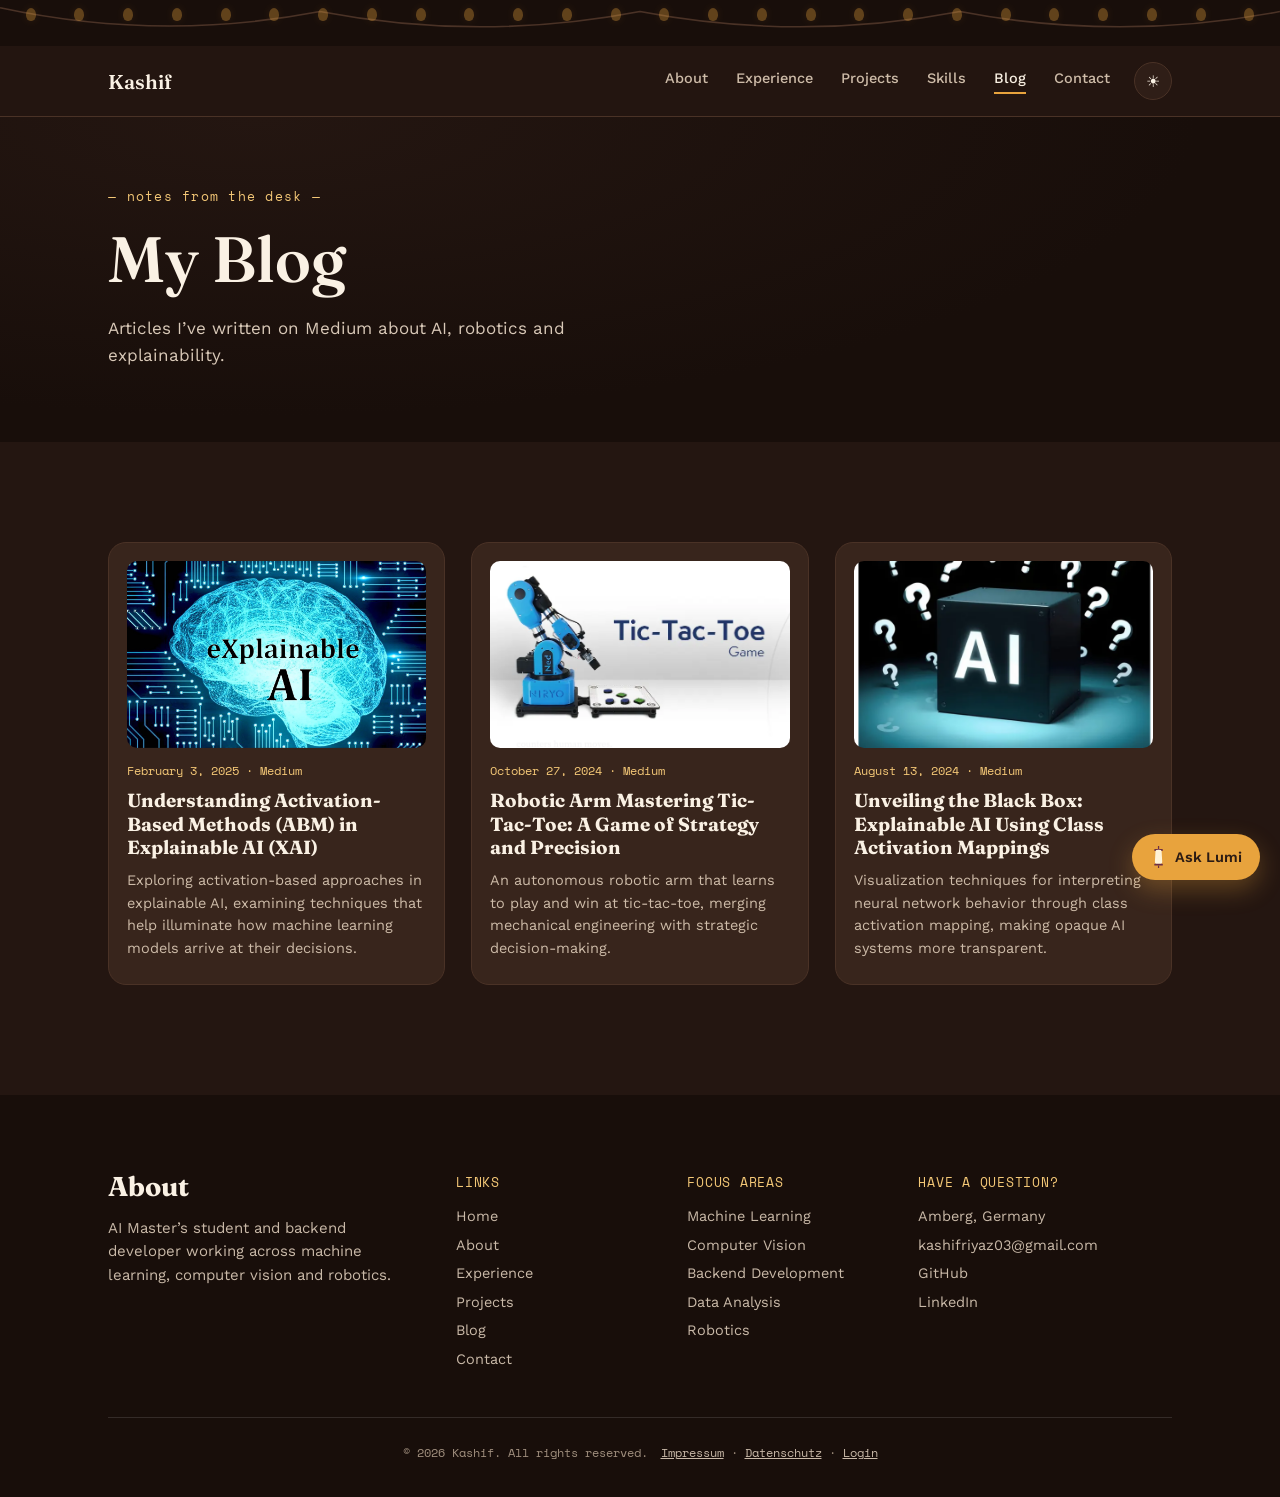
==== commit 332261a7: "Add a footer login link to the library admin Co-Authored-By: Claude Opus 5.5 <noreply@anthropic.com>" ====
--- a/blog/index.html
+++ b/blog/index.html
@@ -129,7 +129,7 @@
         </ul>
       </div>
     </div>
-    <p class="footer-copy">&copy; <span id="year">2026</span> Kashif. All rights reserved. <span class="footer-legal"><a href="/impressum/">Impressum</a> · <a href="/datenschutz/">Datenschutz</a></span></p>
+    <p class="footer-copy">&copy; <span id="year">2026</span> Kashif. All rights reserved. <span class="footer-legal"><a href="/impressum/">Impressum</a> · <a href="/datenschutz/">Datenschutz</a> · <a href="https://library.kashifriyaz.com/admin/login" rel="nofollow">Login</a></span></p>
   </div>
 </footer>
 
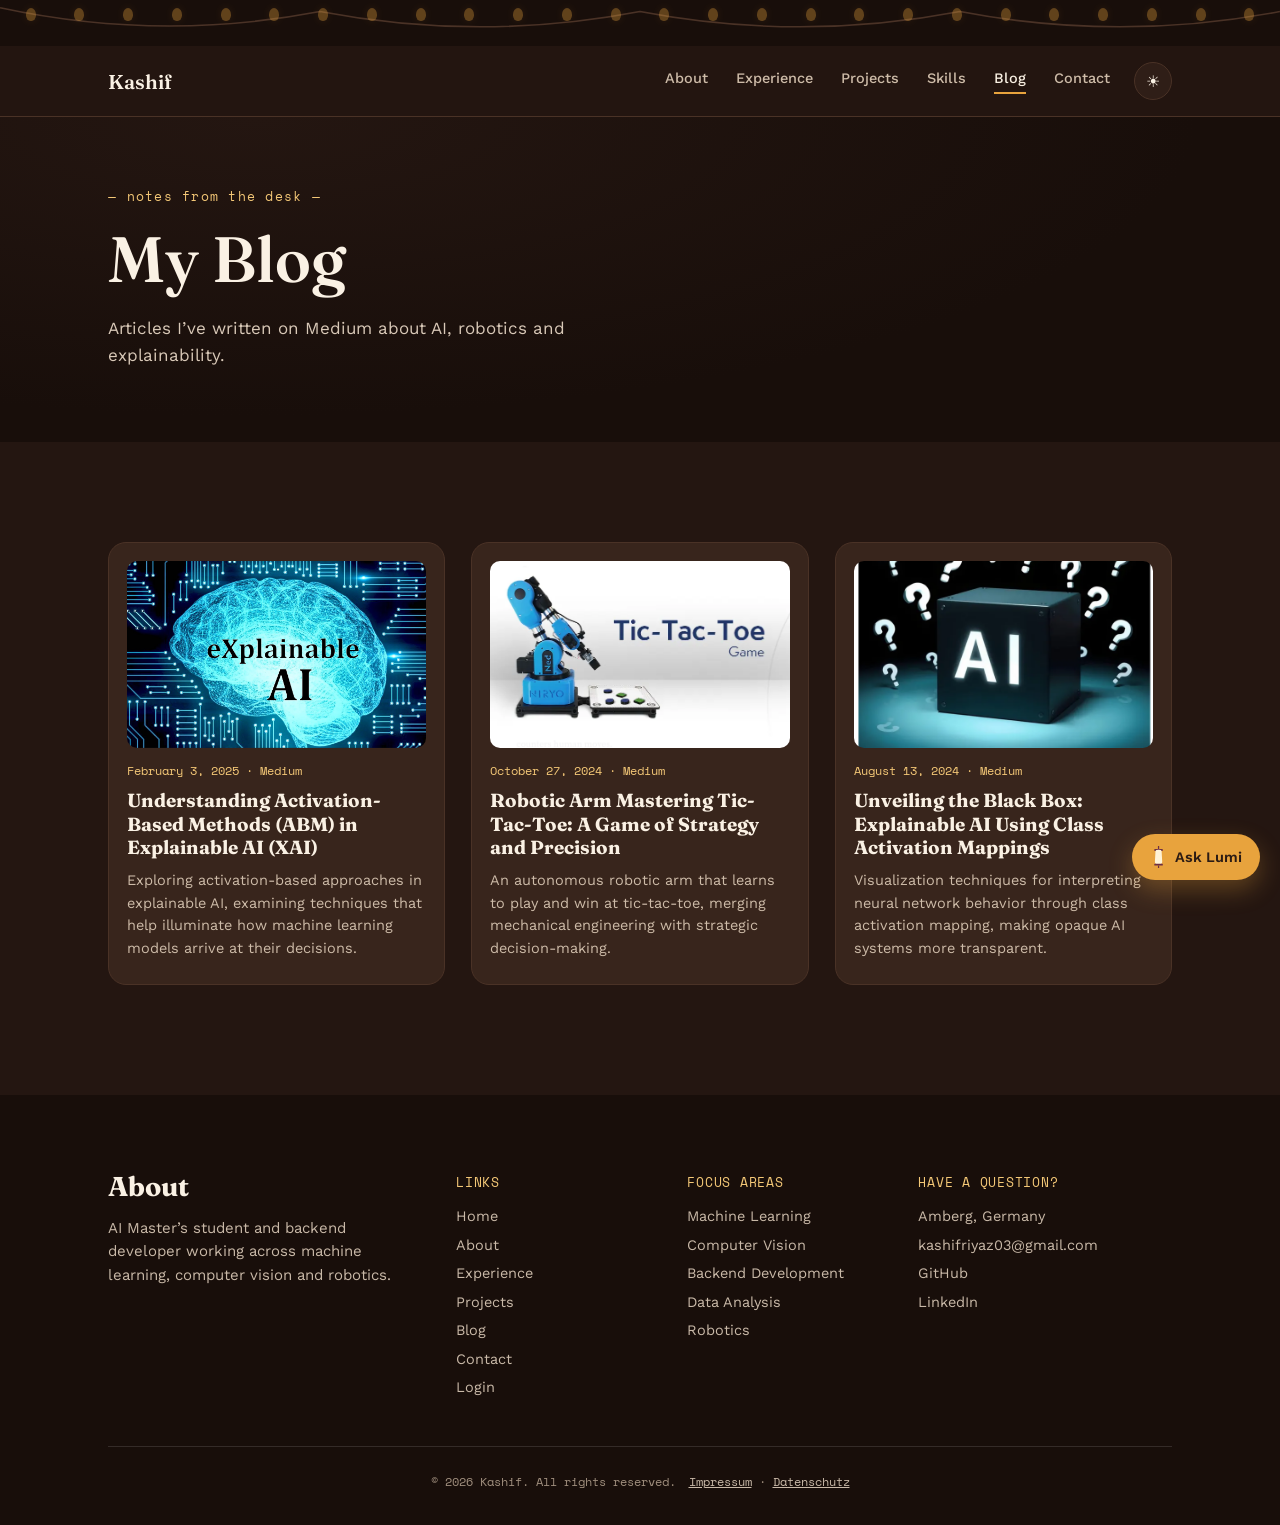
==== commit 88ca0a68: "Move the login link into the footer's Links list Co-Authored-By: Claude Opus 5.5 <noreply@anthropic." ====
--- a/blog/index.html
+++ b/blog/index.html
@@ -107,6 +107,7 @@
           <li><a href="/projects/">Projects</a></li>
           <li><a href="/blog/">Blog</a></li>
           <li><a href="/#contact">Contact</a></li>
+          <li><a href="https://library.kashifriyaz.com/admin/login" rel="nofollow">Login</a></li>
         </ul>
       </div>
       <div>
@@ -129,7 +130,7 @@
         </ul>
       </div>
     </div>
-    <p class="footer-copy">&copy; <span id="year">2026</span> Kashif. All rights reserved. <span class="footer-legal"><a href="/impressum/">Impressum</a> · <a href="/datenschutz/">Datenschutz</a> · <a href="https://library.kashifriyaz.com/admin/login" rel="nofollow">Login</a></span></p>
+    <p class="footer-copy">&copy; <span id="year">2026</span> Kashif. All rights reserved. <span class="footer-legal"><a href="/impressum/">Impressum</a> · <a href="/datenschutz/">Datenschutz</a></span></p>
   </div>
 </footer>
 
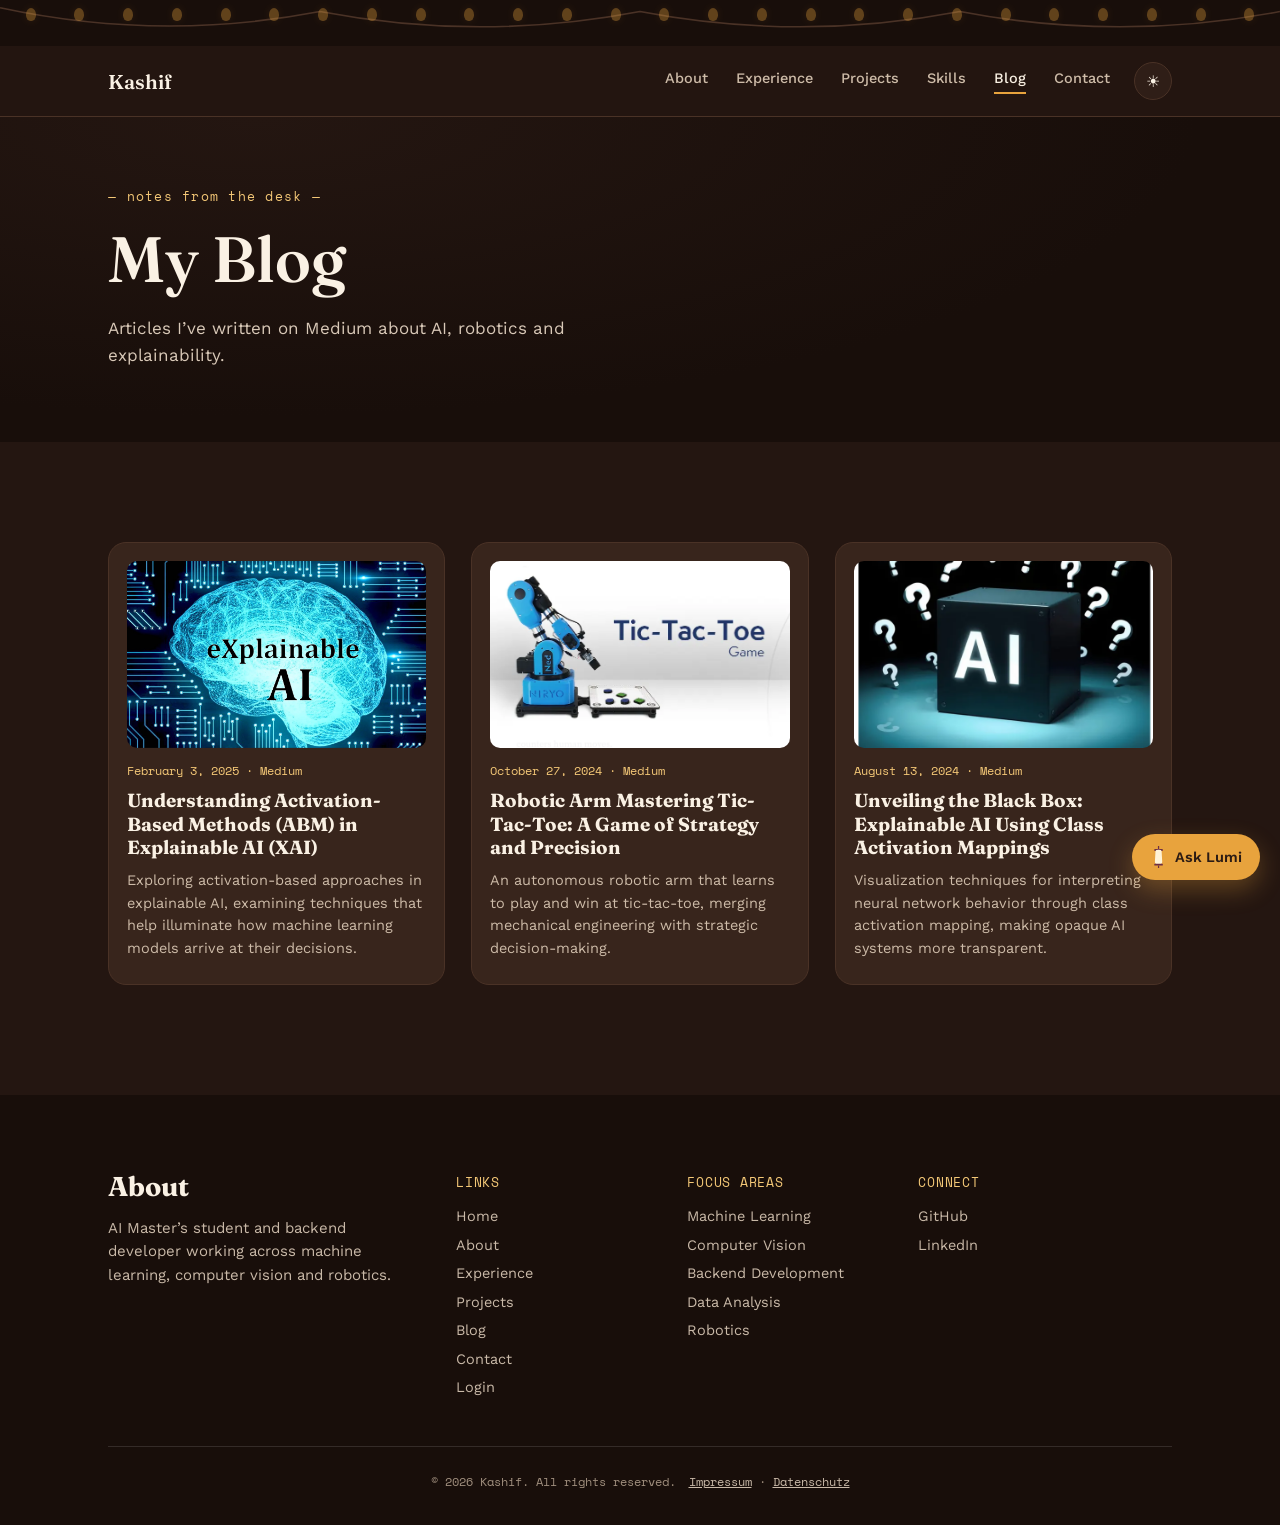
==== commit c375dfff: "Footer: link focus areas to Wikipedia, rename the social column to Connect Co-Authored-By: Claude Op" ====
--- a/blog/index.html
+++ b/blog/index.html
@@ -113,18 +113,16 @@
       <div>
         <h2 class="footer-heading">Focus Areas</h2>
         <ul class="footer-list">
-          <li>Machine Learning</li>
-          <li>Computer Vision</li>
-          <li>Backend Development</li>
-          <li>Data Analysis</li>
-          <li>Robotics</li>
+          <li><a href="https://en.wikipedia.org/wiki/Machine_learning" target="_blank" rel="noopener">Machine Learning</a></li>
+          <li><a href="https://en.wikipedia.org/wiki/Computer_vision" target="_blank" rel="noopener">Computer Vision</a></li>
+          <li><a href="https://en.wikipedia.org/wiki/Frontend_and_backend" target="_blank" rel="noopener">Backend Development</a></li>
+          <li><a href="https://en.wikipedia.org/wiki/Data_analysis" target="_blank" rel="noopener">Data Analysis</a></li>
+          <li><a href="https://en.wikipedia.org/wiki/Robotics" target="_blank" rel="noopener">Robotics</a></li>
         </ul>
       </div>
       <div>
-        <h2 class="footer-heading">Have a Question?</h2>
+        <h2 class="footer-heading">Connect</h2>
         <ul class="footer-list">
-          <li>Amberg, Germany</li>
-          <li><a href="mailto:kashifriyaz03@gmail.com">kashifriyaz03@gmail.com</a></li>
           <li><a href="https://github.com/kashif003" target="_blank" rel="noopener">GitHub</a></li>
           <li><a href="https://www.linkedin.com/in/kashif-riyaz-04170b16a" target="_blank" rel="noopener">LinkedIn</a></li>
         </ul>
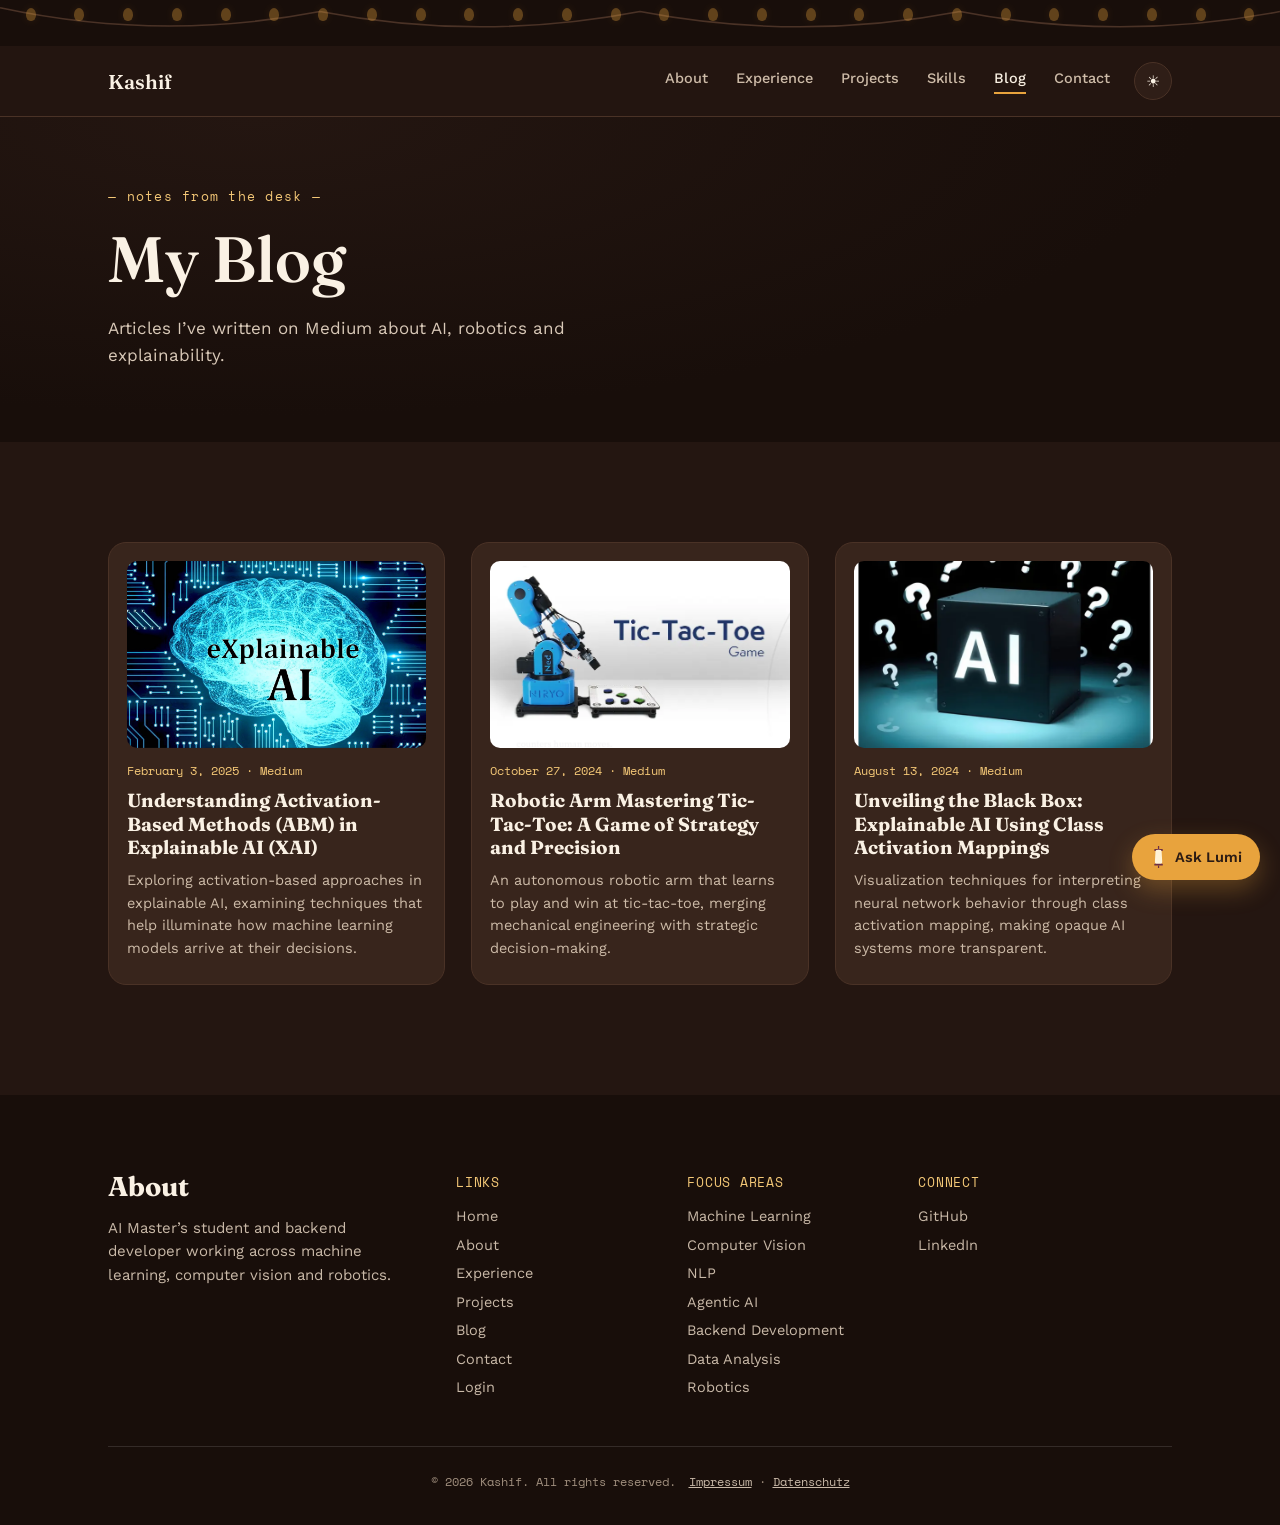
==== commit 936fb7df: "Footer: add NLP and Agentic AI to focus areas Co-Authored-By: Claude Opus 5.5 <noreply@anthropic.com" ====
--- a/blog/index.html
+++ b/blog/index.html
@@ -115,6 +115,8 @@
         <ul class="footer-list">
           <li><a href="https://en.wikipedia.org/wiki/Machine_learning" target="_blank" rel="noopener">Machine Learning</a></li>
           <li><a href="https://en.wikipedia.org/wiki/Computer_vision" target="_blank" rel="noopener">Computer Vision</a></li>
+          <li><a href="https://en.wikipedia.org/wiki/Natural_language_processing" target="_blank" rel="noopener">NLP</a></li>
+          <li><a href="https://en.wikipedia.org/wiki/AI_agent" target="_blank" rel="noopener">Agentic AI</a></li>
           <li><a href="https://en.wikipedia.org/wiki/Frontend_and_backend" target="_blank" rel="noopener">Backend Development</a></li>
           <li><a href="https://en.wikipedia.org/wiki/Data_analysis" target="_blank" rel="noopener">Data Analysis</a></li>
           <li><a href="https://en.wikipedia.org/wiki/Robotics" target="_blank" rel="noopener">Robotics</a></li>
